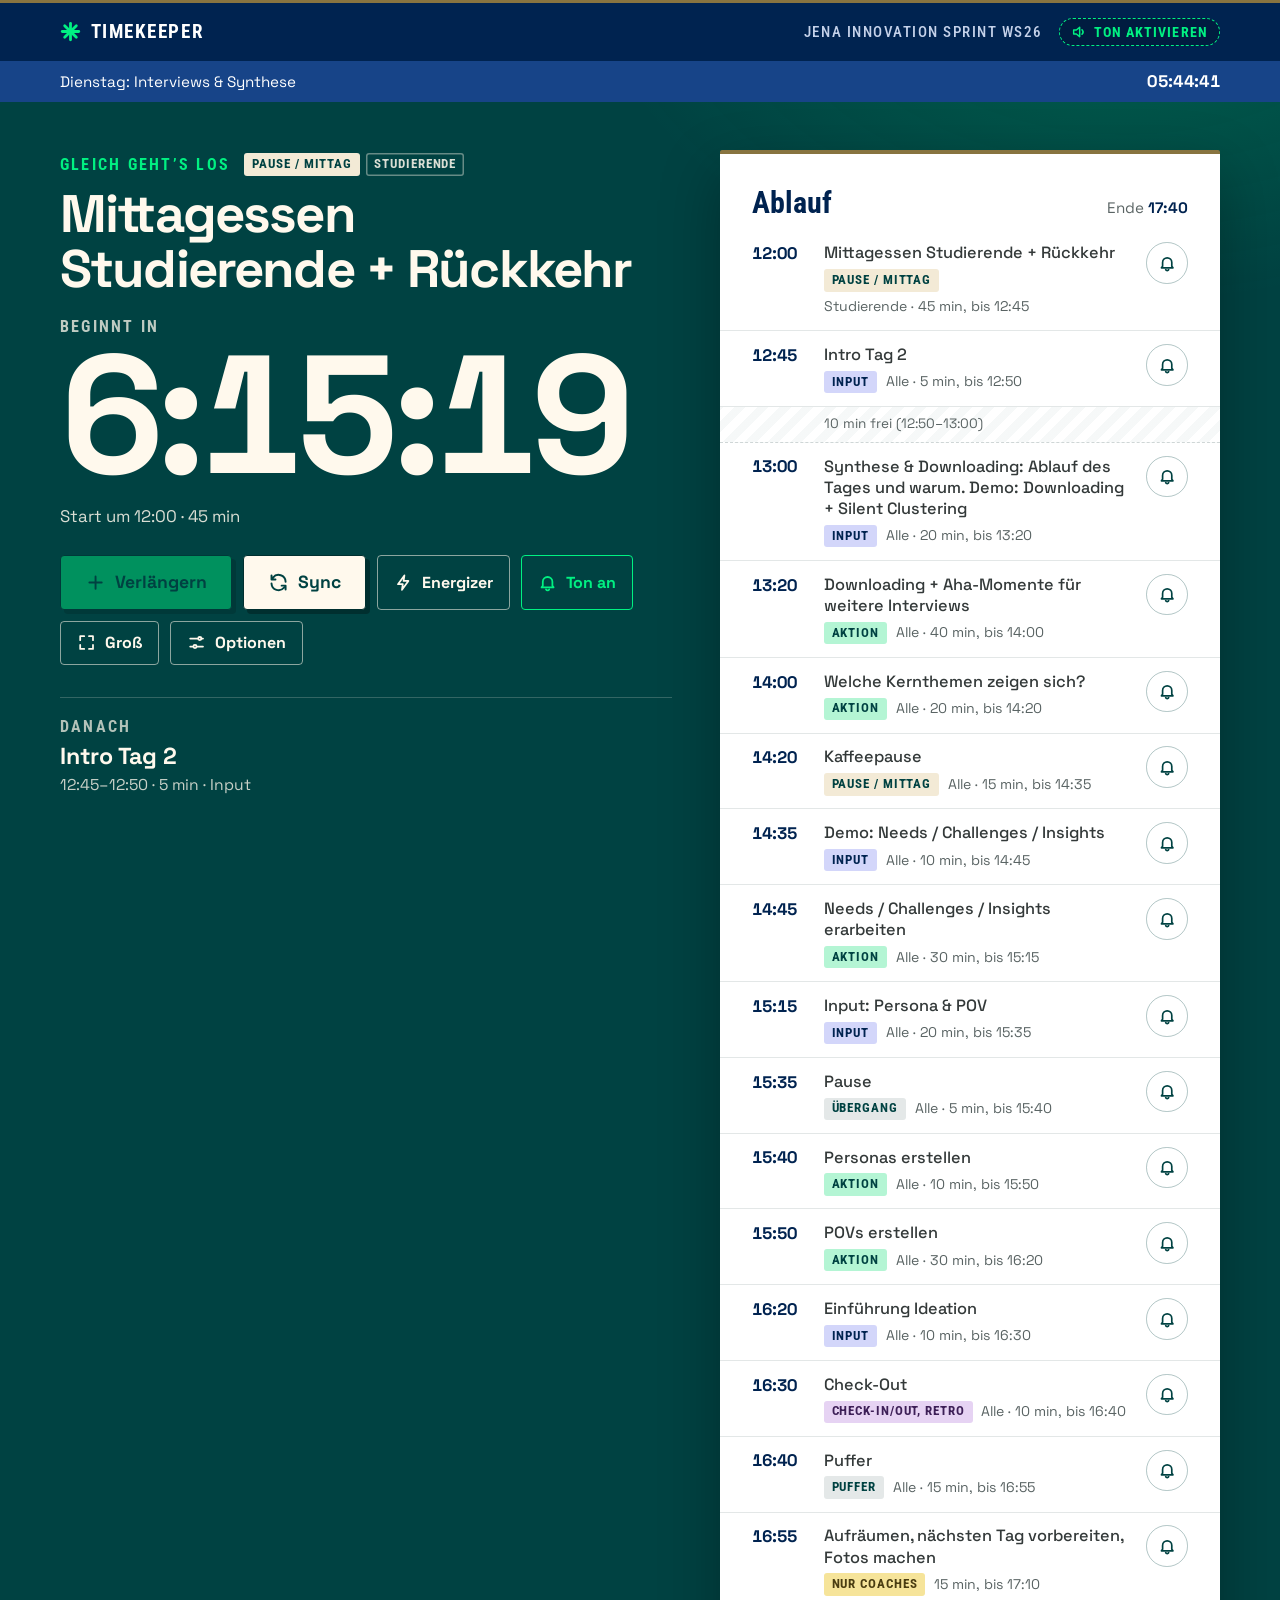
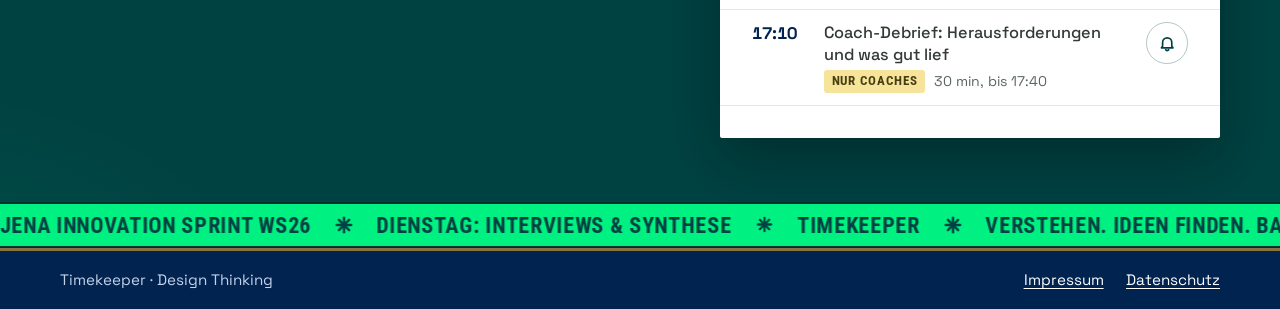
==== time/index.html @ f599cba6 "Timekeeper: Sync-Liste chronologisch, öffnet bei „Jetzt“ Vergangene Abschnitte stehen über dem laufe" ====
<!doctype html>
<html lang="de">
<head>
  <meta charset="utf-8">
  <meta name="viewport" content="width=device-width, initial-scale=1, viewport-fit=cover">
  <title>Timekeeper</title>
  <meta name="description" content="Timekeeping für Coaches: Was gerade dran ist und wie lange es noch läuft.">
  <meta name="robots" content="noindex">
  <meta name="theme-color" content="#002350">
  <meta name="mobile-web-app-capable" content="yes">
  <meta name="apple-mobile-web-app-title" content="Timekeeper">
  <link rel="icon" href="icon.svg" type="image/svg+xml">
  <link rel="preload" href="../fonts/space-grotesk-latin-700-normal.woff2" as="font" type="font/woff2" crossorigin>
  <link rel="stylesheet" href="css/timekeeper.css?v=a97639bc">
</head>
<body data-phase="leer">
  <a class="skip" href="#main">Zum Inhalt springen</a>

  <header class="kopf">
    <div class="wrap kopf-innen">
      <a class="marke" href="./" aria-label="Timekeeper, neu laden">
        <span class="stern stern-neon" aria-hidden="true"></span>
        <span>Timekeeper</span>
      </a>
      <div class="kopf-box">
        <span class="kopf-rechts" id="kopf-titel"></span>
        <button type="button" class="ton-pille" id="ton-hinweis" hidden>
          <svg class="ico" viewBox="0 0 24 24" aria-hidden="true"><path d="M4 9v6h4l5 4V5L8 9z"/><path d="M16.5 8.5a5 5 0 0 1 0 7"/></svg>
          Ton aktivieren
        </button>
      </div>
    </div>
  </header>

  <div class="leiste">
    <div class="wrap leiste-innen">
      <p class="tag-titel" id="tag-titel"></p>
      <p class="uhr"><span class="sr-only">Uhrzeit: </span><span id="uhr">--:--:--</span></p>
    </div>
  </div>

  <div class="probe" id="probe" hidden>
    <div class="wrap probe-innen">
      <p id="probe-text"></p>
      <a href="./">Beenden</a>
    </div>
  </div>

  <main id="main">
    <noscript>
      <div class="wrap"><p class="noscript">Der Timekeeper braucht JavaScript. Bitte aktiviere es in deinem Browser.</p></div>
    </noscript>

    <div class="wrap buehne">
      <!-- Jetzt -->
      <section class="jetzt" aria-labelledby="j-titel">
        <div class="j-kopf">
          <p class="mini" id="j-status">Jetzt</p>
          <span class="chips" id="j-chips"></span>
        </div>
        <h1 id="j-titel">Ablauf wird geladen …</h1>

        <div class="countdown" id="j-countdown">
          <p class="cd-label" id="j-cd-label">Noch</p>
          <p class="cd-zahl" id="j-zahl">--:--</p>
        </div>
        <div class="balken" id="j-balken" aria-hidden="true"><i id="j-fuell"></i></div>
        <div class="j-zeit-reihe">
          <p class="j-zeit" id="j-zeit"></p>
          <button type="button" class="ende-knopf" id="ende-knopf" hidden>
            <svg class="ico" viewBox="0 0 24 24" aria-hidden="true"><circle cx="12" cy="13" r="8"/><path d="M12 9v4l2.5 2.5M9 2h6"/></svg>
            Ende festlegen
          </button>
        </div>

        <div class="j-aktionen">
          <button type="button" class="btn btn-neon" id="verlaengern">
            <svg class="ico" viewBox="0 0 24 24" aria-hidden="true"><path d="M12 5v14M5 12h14"/></svg>
            Verlängern
          </button>
          <button type="button" class="btn btn-creme" id="sync">
            <svg class="ico" viewBox="0 0 24 24" aria-hidden="true"><path d="M20 11a8 8 0 0 0-14.3-4.6M4 4v4.5h4.5M4 13a8 8 0 0 0 14.3 4.6M20 20v-4.5h-4.5"/></svg>
            Sync
          </button>
          <button type="button" class="btn btn-ghost btn-klein" id="einschub">
            <svg class="ico" viewBox="0 0 24 24" aria-hidden="true"><path d="M13 3 5 14h6l-1 7 8-11h-6z"/></svg>
            Energizer
          </button>
          <button type="button" class="btn btn-ghost btn-klein" id="ton-schnell" aria-pressed="true">
            <svg class="ico ico-an" viewBox="0 0 24 24" aria-hidden="true"><path d="M6 16V11a6 6 0 0 1 12 0v5l1.5 2h-15z"/><path d="M10 20.5a2.2 2.2 0 0 0 4 0"/></svg>
            <svg class="ico ico-aus" viewBox="0 0 24 24" aria-hidden="true"><path d="M6 16V11a6 6 0 0 1 12 0v5l1.5 2h-15z"/><path d="M10 20.5a2.2 2.2 0 0 0 4 0"/><path d="M4 4l16 16"/></svg>
            <span id="ton-schnell-text">Ton an</span>
          </button>
          <button type="button" class="btn btn-ghost btn-klein" id="fokus" aria-pressed="false">
            <svg class="ico" viewBox="0 0 24 24" aria-hidden="true"><path d="M4 9V4h5M20 9V4h-5M4 15v5h5M20 15v5h-5"/></svg>
            <span id="fokus-text">Groß</span>
          </button>
          <button type="button" class="btn btn-ghost btn-klein" id="einst-oeffnen">
            <svg class="ico" viewBox="0 0 24 24" aria-hidden="true"><path d="M4 7h10M18 7h2M4 17h4M12 17h8"/><circle cx="16" cy="7" r="2"/><circle cx="10" cy="17" r="2"/></svg>
            Optionen
          </button>
        </div>

        <div class="danach" id="danach" hidden>
          <p class="mini mini-hell" id="danach-label">Danach</p>
          <p class="danach-titel" id="danach-titel"></p>
          <p class="danach-meta" id="danach-meta"></p>
        </div>
      </section>

      <!-- Ablauf -->
      <section class="karte ablauf" aria-labelledby="ablauf-titel">
        <div class="ablauf-kopf">
          <h2 id="ablauf-titel">Ablauf</h2>
          <p class="tagesende" id="tagesende"></p>
        </div>
        <ol class="liste" id="liste"></ol>

        <div class="aenderungen" id="aenderungen" hidden>
          <h3>Änderungen heute</h3>
          <ul id="aend-liste"></ul>
          <div class="aend-aktionen">
            <button type="button" class="btn-text" id="rueckgaengig">Letzte rückgängig</button>
            <button type="button" class="btn-text" id="alle-zurueck">Alle zurücksetzen</button>
          </div>
        </div>
      </section>
    </div>
  </main>

  <div class="ticker" aria-hidden="true"><div class="spur" id="ticker"></div></div>

  <footer class="fuss">
    <div class="wrap fuss-innen">
      <span>Timekeeper · Design Thinking</span>
      <nav aria-label="Rechtliches">
        <a href="../impressum.html">Impressum</a>
        <a href="../datenschutz.html">Datenschutz</a>
      </nav>
    </div>
  </footer>

  <!-- Verlängern -->
  <dialog class="sheet" id="d-verl" aria-labelledby="dv-titel">
    <div class="sheet-innen">
      <div class="sheet-body">
        <p class="sheet-mini" id="dv-mini">Verlängern</p>
        <h2 id="dv-titel"></h2>

        <fieldset class="gruppe" id="dv-welcher" hidden>
          <legend>Welchen Abschnitt?</legend>
          <div class="wahl-reihe" id="dv-welcher-opts"></div>
        </fieldset>

        <div class="gruppe zwei-felder" id="dv-einschub-felder" hidden>
          <div>
            <label class="feld-label" for="dv-name">Was?</label>
            <input type="text" id="dv-name" class="auswahl" maxlength="40" autocomplete="off" spellcheck="false">
          </div>
          <div>
            <label class="feld-label" for="dv-wann">Wann?</label>
            <select id="dv-wann" class="auswahl"></select>
          </div>
        </div>

        <fieldset class="gruppe">
          <legend id="dv-min-legend">Um wie viele Minuten?</legend>
          <div class="minuten" id="dv-min">
            <input type="radio" name="dv-plus" id="dv-p1" value="1"><label for="dv-p1">+1</label>
            <input type="radio" name="dv-plus" id="dv-p2" value="2"><label for="dv-p2">+2</label>
            <input type="radio" name="dv-plus" id="dv-p3" value="3"><label for="dv-p3">+3</label>
            <input type="radio" name="dv-plus" id="dv-p4" value="4"><label for="dv-p4">+4</label>
            <input type="radio" name="dv-plus" id="dv-p5" value="5"><label for="dv-p5">+5</label>
          </div>
        </fieldset>

        <fieldset class="gruppe">
          <legend class="mit-stern">Wo nimmst du die Zeit weg?
            <button type="button" class="info-stern" aria-expanded="false" aria-controls="dv-hilfe" aria-label="Erklärung anzeigen"><span class="stern stern-teal" aria-hidden="true"></span></button>
          </legend>
          <p class="blase" id="dv-hilfe" hidden>Antippen: die ganze Zeit dort wegnehmen. − und +: aufteilen. Nichts gewählt: alles danach verschiebt sich.</p>
          <ul class="dv-liste" id="dv-liste"></ul>
        </fieldset>
      </div>

      <div class="sheet-fuss">
        <p class="blase blase-fuss" id="dv-fazit" hidden></p>
        <div class="sheet-knoepfe">
          <button type="button" class="btn-text" id="dv-abbrechen">Abbrechen</button>
          <div class="fuss-rechts">
            <button type="button" class="info-stern gross" id="dv-stern" aria-expanded="false" aria-controls="dv-fazit" aria-label="Was sich ändert"><span class="stern stern-teal" aria-hidden="true"></span></button>
            <button type="button" class="btn btn-neon" id="dv-ok">Übernehmen</button>
          </div>
        </div>
      </div>
    </div>
  </dialog>

  <!-- Ende festlegen -->
  <dialog class="sheet" id="d-ende" aria-labelledby="dn-titel">
    <div class="sheet-innen">
      <div class="sheet-body">
        <p class="sheet-mini">Ende festlegen</p>
        <h2 id="dn-titel"></h2>
        <label class="feld-label" for="dn-zeit">Endet um</label>
        <div class="ende-reihe" id="dn-reihe">
          <button type="button" data-d="-5" aria-label="5 Minuten früher">−5</button>
          <button type="button" data-d="-1" aria-label="1 Minute früher">−1</button>
          <input type="time" id="dn-zeit" class="auswahl zeit-gross" step="60" required>
          <button type="button" data-d="1" aria-label="1 Minute später">+1</button>
          <button type="button" data-d="5" aria-label="5 Minuten später">+5</button>
        </div>
        <p class="dn-info" id="dn-info" aria-live="polite"></p>
      </div>
      <div class="sheet-fuss">
        <div class="sheet-knoepfe">
          <button type="button" class="btn-text" id="dn-abbrechen">Abbrechen</button>
          <button type="button" class="btn btn-neon" id="dn-ok">Übernehmen</button>
        </div>
      </div>
    </div>
  </dialog>

  <!-- Sync -->
  <dialog class="sheet" id="d-sync" aria-labelledby="ds-titel">
    <div class="sheet-innen">
      <div class="sheet-body" id="ds-body">
        <div class="sync-kopf">
        <p class="sheet-mini">Sync · <span id="ds-uhr"></span></p>
        <h2 class="mit-stern" id="ds-titel">Was startet jetzt?
          <button type="button" class="info-stern" aria-expanded="false" aria-controls="ds-hilfe" aria-label="Erklärung anzeigen"><span class="stern stern-teal" aria-hidden="true"></span></button>
        </h2>
        <p class="blase" id="ds-hilfe" hidden>Tippe an, was gerade wirklich anfängt, auch wenn es laut Plan schon vorbei ist. Es startet dann jetzt, alles danach rückt nach (auch nach vorne). Was dazwischen liegt, entfällt. Vergangene Abschnitte: nach oben scrollen.</p>
        </div>
        <ul class="sync-liste" id="ds-liste"></ul>
      </div>
      <div class="sheet-fuss">
        <div class="sheet-knoepfe">
          <button type="button" class="btn-text" id="ds-abbrechen">Abbrechen</button>
        </div>
      </div>
    </div>
  </dialog>

  <!-- Einstellungen -->
  <dialog class="sheet" id="d-einst" aria-labelledby="de-titel">
    <div class="sheet-innen">
      <div class="sheet-body">
        <p class="sheet-mini">Timekeeper</p>
        <h2 id="de-titel">Einstellungen</h2>

        <fieldset class="gruppe">
          <legend>Ton</legend>
          <label class="schalter">
            <input type="checkbox" id="e-ton">
            <span class="schalter-text">Ton, wenn ein Abschnitt abläuft</span>
            <span class="schalter-knopf" aria-hidden="true"></span>
          </label>
          <p class="hilfe">Einzelne Abschnitte kannst du im Ablauf über die Glocke stummschalten.</p>

          <p class="feld-label" id="e-klang-label">Klang</p>
          <div class="wahl-reihe drei" role="radiogroup" aria-labelledby="e-klang-label">
            <input type="radio" name="e-klang" id="e-k-glocke" value="glocke"><label for="e-k-glocke">Glocke</label>
            <input type="radio" name="e-klang" id="e-k-gong" value="gong"><label for="e-k-gong">Gong</label>
            <input type="radio" name="e-klang" id="e-k-signal" value="signal"><label for="e-k-signal">Signal</label>
          </div>

          <div class="laut-reihe">
            <label class="feld-label" for="e-laut">Lautstärke</label>
            <input type="range" id="e-laut" min="10" max="100" step="5">
            <button type="button" class="btn btn-navy btn-klein" id="e-anhoeren">Anhören</button>
          </div>

          <label class="feld-label" for="e-vorwarnung">Vorwarnung</label>
          <select id="e-vorwarnung" class="auswahl">
            <option value="0">Keine</option>
            <option value="1">1 Minute vorher (leiser Ton)</option>
            <option value="2">2 Minuten vorher (leiser Ton)</option>
            <option value="3">3 Minuten vorher (leiser Ton)</option>
            <option value="5">5 Minuten vorher (leiser Ton)</option>
          </select>
        </fieldset>

        <fieldset class="gruppe">
          <legend>Bildschirm</legend>
          <label class="schalter">
            <input type="checkbox" id="e-wach">
            <span class="schalter-text">Bildschirm anlassen, solange die App offen ist</span>
            <span class="schalter-knopf" aria-hidden="true"></span>
          </label>
          <p class="hilfe" id="e-wach-status"></p>
          <p class="hilfe">Wichtig: Ist das Handy gesperrt oder die App im Hintergrund, spielt der Browser keinen Ton ab.</p>
        </fieldset>

        <fieldset class="gruppe">
          <legend>Ablauf</legend>
          <p class="hilfe" id="agenda-info"></p>
          <label class="feld-label" for="agenda-text">Ablauf aus Excel einfügen</label>
          <textarea id="agenda-text" rows="5" spellcheck="false" placeholder="In Excel die Zeilen markieren (Spalten Start bis Wer, gern mit Überschrift), kopieren und hier einfügen."></textarea>
          <p class="hilfe" id="agenda-vorschau" aria-live="polite"></p>
          <div class="knopf-reihe">
            <button type="button" class="btn btn-navy btn-klein" id="agenda-ok" disabled>Diesen Ablauf übernehmen</button>
            <button type="button" class="btn-text" id="agenda-standard" hidden>Standard-Ablauf wiederherstellen</button>
          </div>
        </fieldset>

        <fieldset class="gruppe">
          <legend>Probelauf</legend>
          <p class="hilfe">Startet die Uhr zu einer anderen Zeit, zum Ausprobieren von Ton und Verlängern. Im Probelauf wird nichts gespeichert.</p>
          <div class="knopf-reihe">
            <label class="sr-only" for="probe-zeit">Startzeit</label>
            <input type="time" id="probe-zeit" class="auswahl auswahl-klein" step="60">
            <label class="sr-only" for="probe-tempo">Tempo</label>
            <select id="probe-tempo" class="auswahl auswahl-klein">
              <option value="1">Echtzeit</option>
              <option value="10">10× schneller</option>
              <option value="60">60× schneller</option>
            </select>
            <button type="button" class="btn btn-navy btn-klein" id="probe-start">Starten</button>
          </div>
        </fieldset>
      </div>

      <div class="sheet-fuss">
        <div class="sheet-knoepfe">
          <span></span>
          <button type="button" class="btn btn-neon" id="de-schliessen">Fertig</button>
        </div>
      </div>
    </div>
  </dialog>

  <!-- Hinweise: ein Sternchen ploppt auf, antippen zeigt den Text -->
  <div class="meldungen" id="meldungen">
    <div class="meldungen-pop" id="meldungen-pop" role="dialog" aria-label="Hinweise" hidden>
      <div class="mp-kopf">
        <p class="sheet-mini">Hinweise</p>
        <button type="button" class="mp-zu" id="meldungen-zu" aria-label="Hinweise schließen">×</button>
      </div>
      <ul class="mp-liste" id="meldungen-liste"></ul>
    </div>
    <button type="button" class="stern-fab" id="stern-fab" aria-expanded="false" aria-controls="meldungen-pop" hidden>
      <span class="stern stern-teal" aria-hidden="true"></span>
      <span class="stern-zahl" id="stern-zahl" hidden></span>
    </button>
  </div>
  <div class="blitz" id="blitz" aria-hidden="true"></div>
  <p class="sr-only" id="ansage" aria-live="assertive"></p>

  <script src="js/agenda.js?v=10a6e7f3"></script>
  <script src="js/timekeeper.js?v=b29d6314"></script>
</body>
</html>
---- time/css/timekeeper.css ----
/* ==========================================================================
   Timekeeper · Gestaltung
   Gleicher Look wie der Challenge-Check: Petrol mit Neongrün und Creme,
   Space Grotesk, Laufband (Startup-Factory-Stil), dazu Marineblau mit
   Goldlinie, weiße Karten und Roboto Condensed (Uni-Jena-Stil).
   ========================================================================== */

@font-face { font-family: "Space Grotesk"; font-weight: 400; font-style: normal; font-display: swap;
  src: url("../../fonts/space-grotesk-latin-400-normal.woff2") format("woff2"); }
@font-face { font-family: "Space Grotesk"; font-weight: 500; font-style: normal; font-display: swap;
  src: url("../../fonts/space-grotesk-latin-500-normal.woff2") format("woff2"); }
@font-face { font-family: "Space Grotesk"; font-weight: 700; font-style: normal; font-display: swap;
  src: url("../../fonts/space-grotesk-latin-700-normal.woff2") format("woff2"); }
@font-face { font-family: "Roboto Condensed"; font-weight: 500; font-style: normal; font-display: swap;
  src: url("../../fonts/roboto-condensed-latin-500-normal.woff2") format("woff2"); }
@font-face { font-family: "Roboto Condensed"; font-weight: 700; font-style: normal; font-display: swap;
  src: url("../../fonts/roboto-condensed-latin-700-normal.woff2") format("woff2"); }

:root {
  /* Startup-Factory-Stil */
  --teal: #004242;
  --teal-tief: #002f2f;
  --neon: #00f182;
  --creme: #fff9ed;
  --orange: #d94d20;
  /* Uni-Jena-Stil */
  --navy: #002350;
  --blau: #174488;
  --link: #1d60bd;
  --gold: #887440;
  --text: #333939;
  --grau: #5a6464;
  --linie: #e3e7e7;
  /* Timekeeper */
  --knapp: #ff9a6b;

  /* Farben der Abschnitt-Typen (wie in der Excel-Tabelle) */
  --c-input: #d3d6fa;
  --c-aktion: #b4f5d4;
  --c-pause: #f3ead6;
  --c-puffer: #e4e8e8;
  --c-coaches: #f6e49a;
  --c-check: #e6d3f3;

  --f-kopf: "Space Grotesk", system-ui, -apple-system, "Segoe UI", Roboto, sans-serif;
  --f-cond: "Roboto Condensed", "Arial Narrow", "Helvetica Neue", Arial, sans-serif;
  --gutter: clamp(1rem, 4vw, 2.5rem);
  --kp: clamp(1.1rem, 3.5vw, 2rem); /* Innenabstand der Karte */
}

*, *::before, *::after { box-sizing: border-box; }
html { -webkit-text-size-adjust: 100%; }
[hidden] { display: none !important; }

body {
  margin: 0;
  min-height: 100vh;
  min-height: 100dvh;
  display: flex;
  flex-direction: column;
  background: var(--teal);
  color: var(--creme);
  font: 400 1.0625rem/1.5 var(--f-kopf);
  -webkit-font-smoothing: antialiased;
}

a { color: inherit; }
svg { display: block; }
button, input, select, textarea { font: inherit; color: inherit; }

.sr-only {
  position: absolute !important; width: 1px; height: 1px; padding: 0; margin: -1px;
  overflow: hidden; clip: rect(0 0 0 0); white-space: nowrap; border: 0;
}

.skip {
  position: absolute; left: 1rem; top: -4rem; z-index: 50;
  background: var(--neon); color: var(--teal); padding: .6rem 1rem; font-weight: 700; border-radius: 4px;
}
.skip:focus { top: 1rem; }

.wrap { width: 100%; max-width: 1240px; margin: 0 auto; padding: 0 var(--gutter); }

:focus-visible { outline: 3px solid var(--neon); outline-offset: 3px; }

.ico {
  width: 1.2em; height: 1.2em; flex: none;
  fill: none; stroke: currentColor; stroke-width: 2.2; stroke-linecap: round; stroke-linejoin: round;
}

/* Sternchen-Symbol */
.stern { display: inline-block; width: 1.1em; height: 1.1em; flex: none; background: center / contain no-repeat; }
.stern-neon {
  background-image: url("data:image/svg+xml,%3Csvg xmlns='http://www.w3.org/2000/svg' viewBox='-12 -12 24 24'%3E%3Cg fill='%2300f182'%3E%3Crect x='-1.6' y='-11' width='3.2' height='22' rx='1.6'/%3E%3Crect x='-1.6' y='-11' width='3.2' height='22' rx='1.6' transform='rotate(45)'/%3E%3Crect x='-1.6' y='-11' width='3.2' height='22' rx='1.6' transform='rotate(90)'/%3E%3Crect x='-1.6' y='-11' width='3.2' height='22' rx='1.6' transform='rotate(135)'/%3E%3C/g%3E%3C/svg%3E");
}
.stern-teal {
  background-image: url("data:image/svg+xml,%3Csvg xmlns='http://www.w3.org/2000/svg' viewBox='-12 -12 24 24'%3E%3Cg fill='%23004242'%3E%3Crect x='-1.6' y='-11' width='3.2' height='22' rx='1.6'/%3E%3Crect x='-1.6' y='-11' width='3.2' height='22' rx='1.6' transform='rotate(45)'/%3E%3Crect x='-1.6' y='-11' width='3.2' height='22' rx='1.6' transform='rotate(90)'/%3E%3Crect x='-1.6' y='-11' width='3.2' height='22' rx='1.6' transform='rotate(135)'/%3E%3C/g%3E%3C/svg%3E");
}

/* ---------- Kopf (Marineblau mit Goldlinie) ---------- */
.kopf { background: var(--navy); border-top: 3px solid var(--gold); }
.kopf-innen { display: flex; align-items: center; justify-content: space-between; gap: 1rem; min-height: 3.6rem; }
.marke {
  display: inline-flex; align-items: center; gap: .6rem; text-decoration: none;
  font: 700 1.2rem/1 var(--f-cond); text-transform: uppercase; letter-spacing: .08em; color: #fff;
}
.kopf-rechts {
  font: 500 .95rem/1.2 var(--f-cond); text-transform: uppercase; letter-spacing: .1em; color: #c5d2ea; text-align: right;
}

/* ---------- Leiste: Tag und Uhr (Jena-Blau) ---------- */
.leiste { background: var(--blau); color: #fff; }
.leiste-innen { display: flex; align-items: center; justify-content: space-between; gap: 1rem; min-height: 2.6rem; }
.tag-titel { margin: 0; font-size: .95rem; line-height: 1.3; padding-block: .4rem; }
.uhr { margin: 0; font: 700 1.05rem/1 var(--f-kopf); font-variant-numeric: tabular-nums; letter-spacing: .02em; white-space: nowrap; }

/* ---------- Probelauf-Hinweis ---------- */
.probe { background: var(--orange); color: #fff; font-weight: 500; font-size: .95rem; }
.probe-innen { display: flex; align-items: center; justify-content: space-between; gap: 1rem; padding-block: .45rem; }
.probe p { margin: 0; }
.probe a { color: #fff; font-weight: 700; text-underline-offset: 3px; }

/* ---------- Bühne ---------- */
main {
  flex: 1;
  background:
    radial-gradient(54rem 34rem at 88% -8%, rgba(0, 241, 130, .17), transparent 62%),
    radial-gradient(40rem 26rem at -8% 108%, rgba(0, 241, 130, .09), transparent 60%),
    var(--teal);
}
.noscript { margin: 2rem 0 0; font-size: 1.2rem; }
.buehne { display: grid; gap: 2.5rem; padding-block: clamp(1.5rem, 4vw, 3rem) clamp(2rem, 5vw, 4rem); }
@media (min-width: 980px) {
  .buehne { grid-template-columns: minmax(0, 1.1fr) minmax(0, .9fr); gap: 3rem; align-items: start; }
  .jetzt { position: sticky; top: 1.5rem; }
}

.mini {
  margin: 0; font: 700 1rem/1.2 var(--f-cond); text-transform: uppercase; letter-spacing: .14em; color: var(--neon);
}
.mini-hell { color: rgba(255, 249, 237, .7); }

/* ---------- Buttons ---------- */
.btn {
  display: inline-flex; align-items: center; justify-content: center; gap: .55rem;
  padding: 1rem 1.5rem; border-radius: 4px; border: 1.5px solid var(--teal-tief);
  font: 700 1.1rem/1.1 var(--f-kopf); text-decoration: none; cursor: pointer;
  transition: background .15s, color .15s, transform .12s, box-shadow .15s, border-color .15s;
}
.btn:active { transform: translateY(1px); }
.btn:disabled { opacity: .45; cursor: not-allowed; transform: none; }
.btn-neon { background: var(--neon); color: var(--teal); box-shadow: 4px 4px 0 var(--teal-tief); }
.btn-ghost { background: transparent; color: var(--creme); border-color: rgba(255, 249, 237, .55); }
.btn-navy { background: var(--navy); color: #fff; border-color: var(--navy); }
.btn-creme { background: var(--creme); color: var(--teal); box-shadow: 4px 4px 0 var(--teal-tief); }
.btn-klein { padding: .7rem 1rem; font-size: 1rem; }
@media (hover: hover) {
  .btn-neon:not(:disabled):hover { background: var(--creme); }
  .btn-creme:not(:disabled):hover { background: var(--neon); }
  .btn-ghost:not(:disabled):hover { background: var(--creme); color: var(--teal); border-color: var(--creme); }
  .btn-navy:not(:disabled):hover { background: var(--blau); border-color: var(--blau); }
}
.btn-navy:focus-visible { outline-color: var(--link); }
.btn-ghost[aria-pressed="true"] { border-color: var(--neon); color: var(--neon); }
.btn-ghost[aria-pressed="false"] .ico-an, .btn-ghost[aria-pressed="true"] .ico-aus { display: none; }
#ton-schnell[aria-pressed="false"] { border-style: dashed; color: rgba(255, 249, 237, .75); }

.btn-text {
  background: none; border: 0; padding: .45rem 0; cursor: pointer; color: var(--link); font: 500 1rem/1.2 var(--f-kopf);
  text-decoration: underline; text-underline-offset: 3px;
}
.btn-text:hover { color: var(--navy); }
.btn-text:focus-visible { outline-color: var(--link); }

/* ---------- Jetzt ---------- */
.jetzt { min-width: 0; }
.j-kopf { display: flex; flex-wrap: wrap; align-items: center; gap: .5rem .9rem; min-height: 1.8rem; }
.chips { display: inline-flex; flex-wrap: wrap; gap: .4rem; }
.jetzt h1 {
  margin: .5rem 0 1.4rem; font: 700 clamp(1.9rem, 4.6vw, 3.3rem)/1.04 var(--f-kopf); letter-spacing: -.035em;
  color: var(--creme); text-wrap: balance; overflow-wrap: break-word; hyphens: auto;
}

.countdown { margin: 0; }
.cd-label {
  margin: 0 0 .3rem; font: 700 1rem/1 var(--f-cond); text-transform: uppercase; letter-spacing: .14em; color: rgba(255, 249, 237, .75);
}
.cd-zahl {
  margin: 0; font: 700 clamp(4.6rem, 19vw, 10.5rem)/.9 var(--f-kopf); letter-spacing: -.045em;
  color: var(--neon); font-variant-numeric: tabular-nums; white-space: nowrap;
  text-shadow: 0 0 60px rgba(0, 241, 130, .25);
  transition: color .3s;
}
body.knapp .cd-zahl { color: var(--knapp); text-shadow: 0 0 60px rgba(255, 154, 107, .25); }
body[data-phase="vorher"] .cd-zahl, body[data-phase="frei"] .cd-zahl { color: var(--creme); text-shadow: none; }
body[data-phase="fertig"] .countdown, body[data-phase="leer"] .countdown { display: none; }

.balken { height: 10px; margin: 1.3rem 0 .9rem; border-radius: 5px; background: rgba(255, 249, 237, .14); overflow: hidden; }
.balken i { display: block; height: 100%; width: 0; background: var(--neon); border-radius: 5px; transition: width .3s linear, background .3s; }
body.knapp .balken i { background: var(--knapp); }
body:not([data-phase="laeuft"]) .balken { visibility: hidden; height: 0; margin: .8rem 0 0; }

.j-zeit { margin: 0; font-size: 1.05rem; color: rgba(255, 249, 237, .85); }
.j-zeit-reihe { display: flex; flex-wrap: wrap; align-items: center; gap: .5rem 1rem; }
.ende-knopf {
  display: inline-flex; align-items: center; gap: .4rem; padding: .35rem .75rem; cursor: pointer;
  background: transparent; color: var(--creme); border: 1.5px solid rgba(255, 249, 237, .5); border-radius: 2rem;
  font: 700 .85rem/1.2 var(--f-cond); text-transform: uppercase; letter-spacing: .08em; white-space: nowrap;
}
.ende-knopf .ico { width: 1rem; height: 1rem; }
@media (hover: hover) { .ende-knopf:hover { background: var(--creme); color: var(--teal); } }
body.fokus .j-zeit-reihe { justify-content: center; }
.ende-reihe { display: grid; grid-template-columns: auto auto minmax(0, 1fr) auto auto; gap: .45rem; align-items: center; }
.ende-reihe button {
  height: 3.4rem; min-width: 3rem; cursor: pointer; border: 1.5px solid rgba(0, 66, 66, .35); border-radius: 4px;
  background: #fff; color: var(--teal); font: 700 1.1rem/1 var(--f-kopf);
}
.ende-reihe button:focus-visible { outline: 3px solid var(--link); outline-offset: 2px; }
@media (hover: hover) { .ende-reihe button:hover { background: rgba(0, 241, 130, .2); border-color: var(--teal); } }
.zeit-gross { height: 3.4rem; text-align: center; font: 700 1.6rem/1 var(--f-kopf); font-variant-numeric: tabular-nums; padding: .3rem; }
.dn-info { margin: .9rem 0 0; min-height: 1.4em; font-weight: 700; color: var(--navy); }
.dn-info.fehler { color: #8f2a0d; }
.j-zeit .verzug { color: var(--knapp); font-weight: 700; }

.j-aktionen { display: flex; flex-wrap: wrap; gap: .7rem; margin-top: 1.6rem; }

.kopf-box { display: flex; align-items: center; gap: 1rem; min-width: 0; }
.ton-pille {
  display: inline-flex; align-items: center; gap: .4rem; padding: .3rem .7rem; cursor: pointer;
  background: rgba(0, 0, 0, .2); color: var(--neon); border: 1.5px dashed var(--neon); border-radius: 2rem;
  font: 700 .85rem/1.2 var(--f-cond); text-transform: uppercase; letter-spacing: .08em; white-space: nowrap;
  animation: puls 2s ease-in-out infinite;
}
.ton-pille .ico { width: 1rem; height: 1rem; }
@keyframes puls { 50% { border-color: rgba(0, 241, 130, .35); } }

.danach { margin-top: 2rem; padding-top: 1.2rem; border-top: 1px solid rgba(255, 249, 237, .2); }
.danach-titel { margin: .35rem 0 .2rem; font: 700 clamp(1.15rem, 2.4vw, 1.45rem)/1.25 var(--f-kopf); letter-spacing: -.01em; }
.danach-meta { margin: 0; color: rgba(255, 249, 237, .78); font-size: .98rem; }

/* Typ-Chips */
.chip {
  display: inline-block; padding: .18rem .5rem; border-radius: 3px; white-space: nowrap;
  font: 700 .8rem/1.3 var(--f-cond); text-transform: uppercase; letter-spacing: .07em;
  background: var(--c-pause); color: var(--teal);
}
.chip-input { background: var(--c-input); color: var(--navy); }
.chip-aktion { background: var(--c-aktion); }
.chip-puffer, .chip-uebergang { background: var(--c-puffer); }
.chip-coaches { background: var(--c-coaches); color: #4a3d12; }
.chip-check { background: var(--c-check); color: #3d1f57; }
.chip-einschub { background: var(--neon); color: var(--teal); }
.chip-track { background: transparent; color: rgba(255, 249, 237, .85); box-shadow: inset 0 0 0 1.5px rgba(255, 249, 237, .4); }

/* ---------- Ablauf (weiße Karte) ---------- */
.karte {
  background: #fff; color: var(--text); border-top: 4px solid var(--gold); border-radius: 2px;
  box-shadow: 0 22px 60px rgba(0, 0, 0, .3); padding: var(--kp);
  min-width: 0;
}
.ablauf-kopf { display: flex; flex-wrap: wrap; align-items: baseline; justify-content: space-between; gap: .3rem 1rem; margin-bottom: .6rem; }
.ablauf h2 { margin: 0; font: 700 clamp(1.5rem, 3vw, 1.9rem)/1.1 var(--f-cond); color: var(--navy); }
.tagesende { margin: 0; font-size: .95rem; color: var(--grau); }
.tagesende strong { color: var(--navy); }
.tagesende .verzug { color: #a63513; font-weight: 700; }

.liste { list-style: none; margin: 0; padding: 0; }
.zeile {
  display: grid; grid-template-columns: 3.6rem minmax(0, 1fr) auto; gap: .9rem; align-items: start;
  padding: .8rem var(--kp); margin: 0 calc(-1 * var(--kp)); border-bottom: 1px solid var(--linie);
}
.z-zeit { padding-top: .05rem; }
.z-start { display: block; font: 700 1.05rem/1.2 var(--f-kopf); color: var(--navy); font-variant-numeric: tabular-nums; }
.z-alt { display: block; font-size: .8rem; color: #8a9494; font-variant-numeric: tabular-nums; }
.z-titel { margin: 0; font: 500 1.02rem/1.3 var(--f-kopf); color: var(--text); overflow-wrap: break-word; }
.z-meta { margin: .35rem 0 0; display: flex; flex-wrap: wrap; align-items: center; gap: .3rem .55rem; font-size: .88rem; color: var(--grau); }
.z-diff { font-weight: 700; font-variant-numeric: tabular-nums; }
.z-diff.plus { color: #1b6b3f; }
.z-diff.minus { color: #a63513; }
.z-balken { height: 5px; margin-top: .6rem; border-radius: 3px; background: rgba(0, 66, 66, .12); overflow: hidden; }
.z-balken i { display: block; height: 100%; width: 0; background: var(--teal); }

.zeile.laeuft { background: rgba(0, 241, 130, .16); box-shadow: inset 5px 0 0 var(--teal); }
.zeile.laeuft .z-titel { font-weight: 700; color: var(--teal); }
.zeile.einschub:not(.laeuft) { background: rgba(0, 241, 130, .07); }
.zeile.vorbei .z-zeit, .zeile.vorbei .z-inhalt { opacity: .5; }
.zeile.entfaellt .z-titel { text-decoration: line-through; color: var(--grau); }
.zeile.entfaellt .z-start { color: var(--grau); }

.luecke {
  margin: 0 calc(-1 * var(--kp)); padding: .45rem var(--kp) .45rem calc(var(--kp) + 4.5rem);
  font-size: .85rem; color: var(--grau); border-bottom: 1px dashed #cfd6d6;
  background: repeating-linear-gradient(-45deg, transparent 0 8px, rgba(0, 66, 66, .035) 8px 16px);
}

.glocke {
  width: 2.6rem; height: 2.6rem; display: grid; place-items: center; cursor: pointer; flex: none;
  background: none; color: var(--teal); border: 1.5px solid rgba(0, 66, 66, .3); border-radius: 50%;
  transition: background .15s, color .15s, border-color .15s;
}
.glocke .ico { width: 1.15rem; height: 1.15rem; }
.glocke[aria-pressed="false"] { color: #9aa3a3; border-style: dashed; }
.glocke[aria-pressed="false"] .ico-an, .glocke[aria-pressed="true"] .ico-aus { display: none; }
.glocke:focus-visible { outline-color: var(--link); }
@media (hover: hover) { .glocke:hover { background: rgba(0, 241, 130, .2); border-color: var(--teal); } }
.zeile.vorbei .glocke, .zeile.entfaellt .glocke { visibility: hidden; }

.aenderungen { margin-top: 1.4rem; padding: 1rem 1.1rem; background: #f4f7f7; border-left: 4px solid var(--gold); }
.aenderungen h3 { margin: 0 0 .5rem; font: 700 .95rem/1 var(--f-cond); text-transform: uppercase; letter-spacing: .14em; color: var(--navy); }
.aenderungen ul { margin: 0; padding: 0; list-style: none; font-size: .92rem; }
.aenderungen li { display: flex; align-items: flex-start; justify-content: space-between; gap: .6rem; }
.aenderungen li + li { margin-top: .35rem; padding-top: .35rem; border-top: 1px solid #e0e6e6; }
.aend-x {
  flex: none; width: 1.9rem; height: 1.9rem; display: grid; place-items: center; cursor: pointer; margin-top: -.15rem;
  background: none; border: 1.5px solid rgba(0, 35, 80, .3); border-radius: 50%; color: var(--navy); font: 700 1.1rem/1 var(--f-kopf);
}
.aend-x:focus-visible { outline-color: var(--link); }
@media (hover: hover) { .aend-x:hover { background: #fff; border-color: var(--navy); } }
.aend-aktionen { display: flex; flex-wrap: wrap; gap: .4rem 1.4rem; margin-top: .6rem; }

/* ---------- Dialoge (weiße Karte, auf dem Handy von unten) ---------- */
.sheet {
  width: min(600px, calc(100% - 2rem)); max-width: none; max-height: min(92dvh, 860px);
  padding: 0; border: 0; border-top: 4px solid var(--gold); border-radius: 2px;
  background: #fff; color: var(--text); box-shadow: 0 30px 90px rgba(0, 0, 0, .45);
  overflow: hidden;
}
.sheet::backdrop { background: rgba(0, 20, 20, .66); }
.sheet[open] { display: flex; flex-direction: column; }
.sheet-innen { display: flex; flex-direction: column; min-height: 0; max-height: inherit; flex: 1; }
.sheet-body { overflow-y: auto; overscroll-behavior: contain; padding: var(--kp) var(--kp) 1rem; }
.sheet-fuss { border-top: 1px solid var(--linie); padding: .9rem var(--kp) calc(.9rem + env(safe-area-inset-bottom)); background: #fff; }
.sheet-knoepfe { display: flex; align-items: center; justify-content: space-between; gap: 1rem; }
.sheet-mini { margin: 0 0 .35rem; font: 700 .9rem/1 var(--f-cond); text-transform: uppercase; letter-spacing: .14em; color: var(--gold); }
.sheet h2 { margin: 0 0 1.2rem; font: 700 clamp(1.4rem, 3.4vw, 1.85rem)/1.15 var(--f-cond); color: var(--navy); overflow-wrap: break-word; }
@media (max-width: 600px) {
  .sheet { width: 100%; margin: auto 0 0; border-radius: 12px 12px 0 0; max-height: 94dvh; }
}

.gruppe { margin: 0 0 1.3rem; padding: 0; border: 0; min-width: 0; }
.gruppe legend, .feld-label {
  display: block; margin: 0 0 .6rem; padding: 0; font: 700 .9rem/1.2 var(--f-cond); text-transform: uppercase;
  letter-spacing: .14em; color: var(--navy);
}
.feld-label { margin-top: 1rem; }
.hilfe { margin: -.2rem 0 .8rem; font-size: .92rem; color: var(--grau); }

/* Auswahl als Knöpfe (Radio) */
.minuten { display: grid; grid-template-columns: repeat(5, 1fr); gap: .5rem; }
.wahl-reihe { display: flex; flex-wrap: wrap; gap: .5rem; }
.wahl-reihe.drei { display: grid; grid-template-columns: repeat(3, 1fr); }
.minuten input, .wahl-reihe input { position: absolute; opacity: 0; pointer-events: none; }
.minuten label, .wahl-reihe label {
  display: flex; flex-direction: column; align-items: center; justify-content: center; gap: .15rem;
  padding: .8rem .6rem; min-height: 3.2rem; text-align: center; cursor: pointer;
  border: 1.5px solid rgba(0, 66, 66, .35); border-radius: 4px; background: #fff; color: var(--teal);
  font: 700 1.05rem/1.2 var(--f-kopf); transition: background .15s, color .15s, border-color .15s;
}
.minuten label { font-size: 1.35rem; }
.wahl-reihe label { flex: 1 1 12rem; }
.wahl-reihe label small { font: 500 .85rem/1.25 var(--f-kopf); color: var(--grau); }
.minuten input:checked + label, .wahl-reihe input:checked + label { background: var(--teal); border-color: var(--teal); color: var(--neon); }
.wahl-reihe input:checked + label small { color: rgba(255, 249, 237, .8); }
.minuten input:focus-visible + label, .wahl-reihe input:focus-visible + label { outline: 3px solid var(--link); outline-offset: 2px; }
@media (hover: hover) {
  .minuten input:not(:checked) + label:hover, .wahl-reihe input:not(:checked) + label:hover { background: rgba(0, 241, 130, .2); border-color: var(--teal); }
}

/* Liste „Wo wegnehmen?“ */
.dv-liste { list-style: none; margin: 0; padding: 0; border-top: 1px solid var(--linie); }
.dv-zeile { display: flex; align-items: center; gap: .5rem; border-bottom: 1px solid var(--linie); }
.dv-zeile.gewaehlt { background: rgba(0, 241, 130, .18); box-shadow: inset 4px 0 0 var(--teal); }
.dv-wahl {
  flex: 1; min-width: 0; display: grid; grid-template-columns: 3.3rem minmax(0, 1fr); gap: .7rem; align-items: start;
  padding: .7rem .4rem .7rem .7rem; background: none; border: 0; text-align: left; cursor: pointer; color: var(--text);
}
.dv-wahl:disabled { cursor: default; opacity: .55; }
.dv-wahl:focus-visible { outline: 3px solid var(--link); outline-offset: -3px; }
.dv-zeit { font: 700 1rem/1.2 var(--f-kopf); color: var(--navy); font-variant-numeric: tabular-nums; }
.dv-zeit small { display: block; font: 700 .78rem/1.3 var(--f-kopf); color: #a63513; }
.dv-zeit small.frueher { color: #1b6b3f; }
.dv-leer { padding: .8rem .7rem; color: var(--grau); }
.dv-titel { display: block; font-weight: 500; line-height: 1.3; overflow-wrap: break-word; }
.dv-meta { display: flex; flex-wrap: wrap; align-items: center; gap: .3rem .5rem; margin-top: .25rem; font-size: .85rem; color: var(--grau); }
.dv-meta strong { color: #a63513; }
.dv-meta .nowrap { white-space: nowrap; }
.stepper { display: flex; align-items: center; gap: .25rem; padding-right: .5rem; flex: none; }
.stepper button {
  width: 2.4rem; height: 2.4rem; display: grid; place-items: center; cursor: pointer;
  border: 1.5px solid rgba(0, 66, 66, .35); border-radius: 50%; background: #fff; color: var(--teal);
  font: 700 1.25rem/1 var(--f-kopf);
}
.stepper button:disabled { opacity: .3; cursor: default; }
.stepper button:focus-visible { outline: 3px solid var(--link); outline-offset: 1px; }
.stepper output { min-width: 2.3rem; text-align: center; font: 700 1rem/1 var(--f-kopf); color: var(--teal); font-variant-numeric: tabular-nums; }
.stepper output.null { color: #b3bbbb; font-weight: 500; }

/* Sternchen: Erklärungen erst auf Antippen */
.info-stern {
  display: inline-grid; place-items: center; width: 1.9rem; height: 1.9rem; padding: 0; margin-left: .35rem; vertical-align: middle;
  cursor: pointer; background: var(--neon); border: 0; border-radius: 50%; box-shadow: 0 0 0 0 rgba(0, 241, 130, .5);
  transition: transform .15s;
}
.info-stern .stern { width: 1.05rem; height: 1.05rem; transition: transform .3s; }
.info-stern[aria-expanded="true"] { background: var(--teal); }
.info-stern[aria-expanded="true"] .stern { transform: rotate(45deg); filter: brightness(0) invert(1); }
.info-stern:focus-visible { outline: 3px solid var(--link); outline-offset: 2px; }
.info-stern.gross { width: 2.9rem; height: 2.9rem; margin: 0; flex: none; }
.info-stern.gross .stern { width: 1.4rem; height: 1.4rem; }
.info-stern.ploppt, .stern-fab.ploppt { animation: plopp .55s cubic-bezier(.3, 1.6, .5, 1); }
@keyframes plopp { 0% { transform: scale(.3) rotate(-90deg); } 70% { transform: scale(1.15) rotate(10deg); } 100% { transform: none; } }
.mit-stern { display: flex; align-items: center; flex-wrap: wrap; }

.blase {
  position: relative; margin: .2rem 0 .9rem; padding: .7rem .9rem; font-size: .93rem; line-height: 1.4;
  background: var(--navy); color: #fff; border-radius: 6px; box-shadow: 0 10px 26px rgba(0, 0, 0, .25);
  animation: rein .2s ease-out;
}
.blase-fuss { position: absolute; left: var(--kp); right: var(--kp); bottom: calc(100% + .6rem); margin: 0; }
.blase-fuss::after { content: ""; position: absolute; right: 1.6rem; bottom: -6px; width: 12px; height: 12px; background: var(--navy); transform: rotate(45deg); }
@keyframes rein { from { opacity: 0; transform: translateY(4px); } }
.sheet-fuss { position: relative; }
.fuss-rechts { display: flex; align-items: center; gap: .7rem; }

.zwei-felder { display: grid; grid-template-columns: minmax(0, 2fr) minmax(0, 3fr); gap: .8rem; }
.zwei-felder .feld-label { margin-top: 0; }
@media (max-width: 600px) { .zwei-felder { grid-template-columns: 1fr; gap: .6rem; } }

/* Sync-Liste */
.sync-liste { list-style: none; margin: 0; padding: 0; display: grid; gap: .55rem; }
.sync-zeile {
  width: 100%; display: grid; grid-template-columns: 3.4rem minmax(0, 1fr) auto; gap: .8rem; align-items: center;
  padding: .85rem .9rem; text-align: left; cursor: pointer; background: #fff; color: var(--text);
  border: 1.5px solid rgba(0, 66, 66, .35); border-radius: 4px; transition: background .15s, border-color .15s;
}
.sync-zeile:focus-visible { outline: 3px solid var(--link); outline-offset: 2px; }
@media (hover: hover) { .sync-zeile:hover { background: rgba(0, 241, 130, .18); border-color: var(--teal); } }
.sync-zeile:active { background: var(--teal); color: var(--neon); }
.sz-zeit { font: 700 1.05rem/1.2 var(--f-kopf); color: var(--navy); font-variant-numeric: tabular-nums; }
.sz-titel { display: block; font-weight: 700; line-height: 1.3; overflow-wrap: break-word; }
.sz-meta { display: block; margin-top: .15rem; font-size: .85rem; color: var(--grau); }
.sz-effekt { font: 700 .95rem/1 var(--f-kopf); white-space: nowrap; color: var(--grau); font-variant-numeric: tabular-nums; }
.sz-effekt.spaeter { color: #a63513; }
.sz-effekt.frueher { color: #1b6b3f; }
.sync-zeile.vergangen { border-style: dashed; }
.sync-trenner { margin: .8rem 0 0; }
#ds-body { padding-top: 0; }
.sync-kopf { position: sticky; top: 0; z-index: 2; background: #fff; padding-top: var(--kp); padding-bottom: .6rem; }
.sync-kopf h2 { margin-bottom: 0; }
.sync-kopf .blase { margin-top: .6rem; margin-bottom: 0; }
.sync-platz { list-style: none; }
.sync-zeile.vergangen .sz-zeit { color: var(--grau); }
.sync-zeile:disabled { opacity: .45; cursor: not-allowed; }
.ende-reihe .jetzt-knopf { font-size: .9rem; padding: 0 .5rem; }
.ende-reihe .jetzt-knopf[aria-pressed="true"] { background: var(--teal); color: var(--neon); border-color: var(--teal); }

/* Einstellungen */
.schalter { display: flex; align-items: center; gap: 1rem; padding: .4rem 0; cursor: pointer; }
.schalter input { position: absolute; opacity: 0; pointer-events: none; }
.schalter-text { flex: 1; font-weight: 500; }
.schalter-knopf {
  position: relative; width: 3.2rem; height: 1.85rem; flex: none; border-radius: 1rem;
  background: #c3cbcb; transition: background .15s;
}
.schalter-knopf::after {
  content: ""; position: absolute; top: .2rem; left: .2rem; width: 1.45rem; height: 1.45rem; border-radius: 50%;
  background: #fff; box-shadow: 0 1px 3px rgba(0, 0, 0, .3); transition: transform .15s;
}
.schalter input:checked ~ .schalter-knopf { background: var(--teal); }
.schalter input:checked ~ .schalter-knopf::after { transform: translateX(1.35rem); background: var(--neon); }
.schalter input:focus-visible ~ .schalter-knopf { outline: 3px solid var(--link); outline-offset: 2px; }

.laut-reihe { display: grid; grid-template-columns: 1fr auto; align-items: center; gap: .4rem 1rem; }
.laut-reihe .feld-label { grid-column: 1 / -1; margin-bottom: 0; }
.laut-reihe input[type="range"] { width: 100%; accent-color: var(--teal); }
.auswahl {
  width: 100%; padding: .7rem .8rem; border: 1.5px solid rgba(0, 66, 66, .45); border-radius: 4px;
  background: #fff; color: var(--navy); font: 500 1rem/1.2 var(--f-kopf);
}
.auswahl-klein { width: auto; flex: 1 1 8rem; }
.auswahl:focus, textarea:focus { outline: none; border-color: var(--teal); box-shadow: 0 0 0 3px rgba(0, 241, 130, .55); }
textarea {
  display: block; width: 100%; padding: .7rem .8rem; resize: vertical; min-height: 6rem;
  border: 1.5px solid rgba(0, 66, 66, .45); border-radius: 4px; background: #fff; color: var(--navy);
  font: 400 .9rem/1.4 ui-monospace, SFMono-Regular, Menlo, Consolas, monospace;
}
textarea + .hilfe { margin-top: .5rem; }
.knopf-reihe { display: flex; flex-wrap: wrap; align-items: center; gap: .6rem 1rem; }
.hilfe.ok { color: #1b6b3f; font-weight: 500; }
.hilfe.fehler { color: #8f2a0d; font-weight: 500; }

/* ---------- Hinweise: Sternchen unten rechts ---------- */
.meldungen {
  position: fixed; right: calc(1rem + env(safe-area-inset-right)); bottom: calc(1rem + env(safe-area-inset-bottom)); z-index: 60;
  display: flex; flex-direction: column; align-items: flex-end; gap: .7rem;
}
.stern-fab {
  position: relative; width: 3.6rem; height: 3.6rem; display: grid; place-items: center; cursor: pointer; padding: 0;
  background: var(--neon); border: 2px solid var(--teal-tief); border-radius: 50%;
  box-shadow: 3px 3px 0 var(--teal-tief), 0 10px 30px rgba(0, 0, 0, .35);
}
.stern-fab .stern { width: 1.8rem; height: 1.8rem; animation: dreh 6s linear infinite; }
.stern-fab[aria-expanded="true"] .stern { animation: none; transform: rotate(45deg); }
@keyframes dreh { to { transform: rotate(360deg); } }
.stern-zahl {
  position: absolute; top: -.35rem; right: -.35rem; min-width: 1.4rem; height: 1.4rem; padding: 0 .3rem; display: grid; place-items: center;
  background: var(--navy); color: #fff; border-radius: .7rem; font: 700 .8rem/1 var(--f-kopf);
}
.meldungen-pop {
  width: min(360px, calc(100vw - 2rem)); max-height: min(60vh, 420px); overflow-y: auto; padding: .9rem 1rem 1rem;
  background: #fff; color: var(--text); border-top: 4px solid var(--gold); border-radius: 2px; box-shadow: 0 20px 50px rgba(0, 0, 0, .45);
  animation: rein .2s ease-out;
}
.mp-kopf { display: flex; align-items: center; justify-content: space-between; margin-bottom: .3rem; }
.mp-kopf .sheet-mini { margin: 0; }
.mp-zu { width: 2rem; height: 2rem; cursor: pointer; background: none; border: 0; color: var(--navy); font: 700 1.5rem/1 var(--f-kopf); }
.mp-liste { list-style: none; margin: 0; padding: 0; }
.mp-liste li { padding: .65rem 0; border-top: 1px solid var(--linie); }
.mp-liste li:first-child { border-top: 0; }
.mp-liste p { margin: .1rem 0 0; font-size: .95rem; line-height: 1.4; }
.mp-zeit { font: 700 .8rem/1 var(--f-cond); letter-spacing: .08em; color: var(--gold); }
.mp-undo {
  margin-top: .5rem; padding: .45rem .8rem; cursor: pointer; background: var(--navy); color: #fff; border: 0; border-radius: 4px; font-weight: 700;
}
.mp-undo:disabled { background: #c3cbcb; cursor: default; }

/* ---------- Blitz ---------- */

.blitz { position: fixed; inset: 0; z-index: 55; pointer-events: none; background: var(--neon); opacity: 0; }
.blitz.an { animation: blitz 2.4s ease-out; }
@keyframes blitz { 0%, 30%, 60% { opacity: .5; } 15%, 45%, 100% { opacity: 0; } }

/* ---------- Laufband ---------- */
.ticker { background: var(--neon); color: var(--teal); overflow: hidden; border-block: 2px solid var(--teal-tief); white-space: nowrap; }
.spur { display: inline-flex; padding: .6rem 0; animation: lauf 60s linear infinite; will-change: transform; }
.spur .wort { font: 700 clamp(1.05rem, 2.2vw, 1.4rem)/1 var(--f-cond); text-transform: uppercase; letter-spacing: .03em; margin-right: 1.5rem; }
.spur .stern { width: 1.1rem; height: 1.1rem; margin: 0 1.5rem 0 0; align-self: center; }
@keyframes lauf { to { transform: translateX(-50%); } }

/* ---------- Fuß ---------- */
.fuss { background: var(--navy); border-top: 3px solid var(--gold); color: #c5d2ea; font-size: .95rem; }
.fuss-innen { display: flex; flex-wrap: wrap; align-items: center; justify-content: space-between; gap: .6rem 1.5rem; padding-block: 1.1rem calc(1.1rem + env(safe-area-inset-bottom)); }
.fuss nav { display: flex; gap: 1.4rem; }
.fuss a { color: #fff; text-underline-offset: 3px; }

/* ---------- Groß-Ansicht (Beamer / Handy quer) ---------- */
body.fokus .kopf, body.fokus .leiste, body.fokus .probe, body.fokus .ablauf, body.fokus .ticker, body.fokus .fuss, body.fokus .skip { display: none; }
body.fokus main { display: flex; align-items: center; min-height: 100vh; min-height: 100dvh; }
body.fokus .buehne { display: block; max-width: 1600px; padding-block: 3vh; text-align: center; }
body.fokus .jetzt { position: static; }
body.fokus .j-kopf, body.fokus .j-aktionen { justify-content: center; }
body.fokus .jetzt h1 { font-size: clamp(1.3rem, min(5.5vw, 7vh), 5rem); margin: 1vh auto 2.5vh; max-width: 24ch; }
body.fokus .cd-label { margin-bottom: 0; }
body.fokus .cd-zahl { font-size: min(30vw, 42vh); }
body.fokus .balken { max-width: 70rem; margin: 2.5vh auto 1.5vh; }
body.fokus .j-zeit { font-size: clamp(1rem, min(2vw, 3.6vh), 1.5rem); }
body.fokus .j-aktionen { margin-top: 3vh; }
body.fokus .danach { max-width: 60rem; margin: 3vh auto 0; padding-top: 2vh; }
body.fokus .danach-titel { font-size: clamp(1.1rem, min(2.6vw, 4.5vh), 2rem); }
@media (max-height: 560px) {
  body.fokus .danach, body.fokus .cd-label { display: none; }
  body.fokus .cd-zahl { font-size: min(30vw, 38vh); }
  body.fokus .j-aktionen .btn { padding: .5rem .9rem; font-size: .95rem; }
}
body.fokus #einst-oeffnen, body.fokus #ton-schnell, body.fokus .ende-knopf { display: none; }
body.fokus .meldungen { display: none; }
body.fokus .j-aktionen { opacity: .65; transition: opacity .2s; }
body.fokus .j-aktionen:hover, body.fokus .j-aktionen:focus-within { opacity: 1; }

/* ---------- Kleine Bildschirme ---------- */
@media (max-width: 560px) {
  .kopf-rechts { display: none; }
  .j-aktionen { display: grid; grid-template-columns: repeat(4, minmax(0, 1fr)); gap: .55rem; }
  .j-aktionen #verlaengern, .j-aktionen #sync { grid-column: span 2; padding-inline: .5rem; }
  .j-aktionen .btn-klein { flex-direction: column; gap: .3rem; padding: .6rem .2rem; font-size: .8rem; }
  body.fokus .j-aktionen { display: flex; }
  .probe { font-size: .85rem; }
  .zeile { grid-template-columns: 3.2rem minmax(0, 1fr) auto; gap: .7rem; }
  .luecke { padding-left: calc(var(--kp) + 3.9rem); }
  .dv-wahl { grid-template-columns: 2.9rem minmax(0, 1fr); gap: .5rem; padding-left: .5rem; }
  .stepper button { width: 2.2rem; height: 2.2rem; }
  .stepper output { min-width: 1.8rem; }
  .sheet-knoepfe .btn { flex: 1; }
}

/* ---------- Weniger Bewegung ---------- */
@media (prefers-reduced-motion: reduce) {
  .spur { animation: none; }
  .blitz.an { animation-duration: 1.2s; }
  .btn, .balken i, .cd-zahl { transition: none; animation: none; }
  .ton-pille, .stern-fab .stern, .info-stern.ploppt, .stern-fab.ploppt, .blase, .meldungen-pop { animation: none; }
}
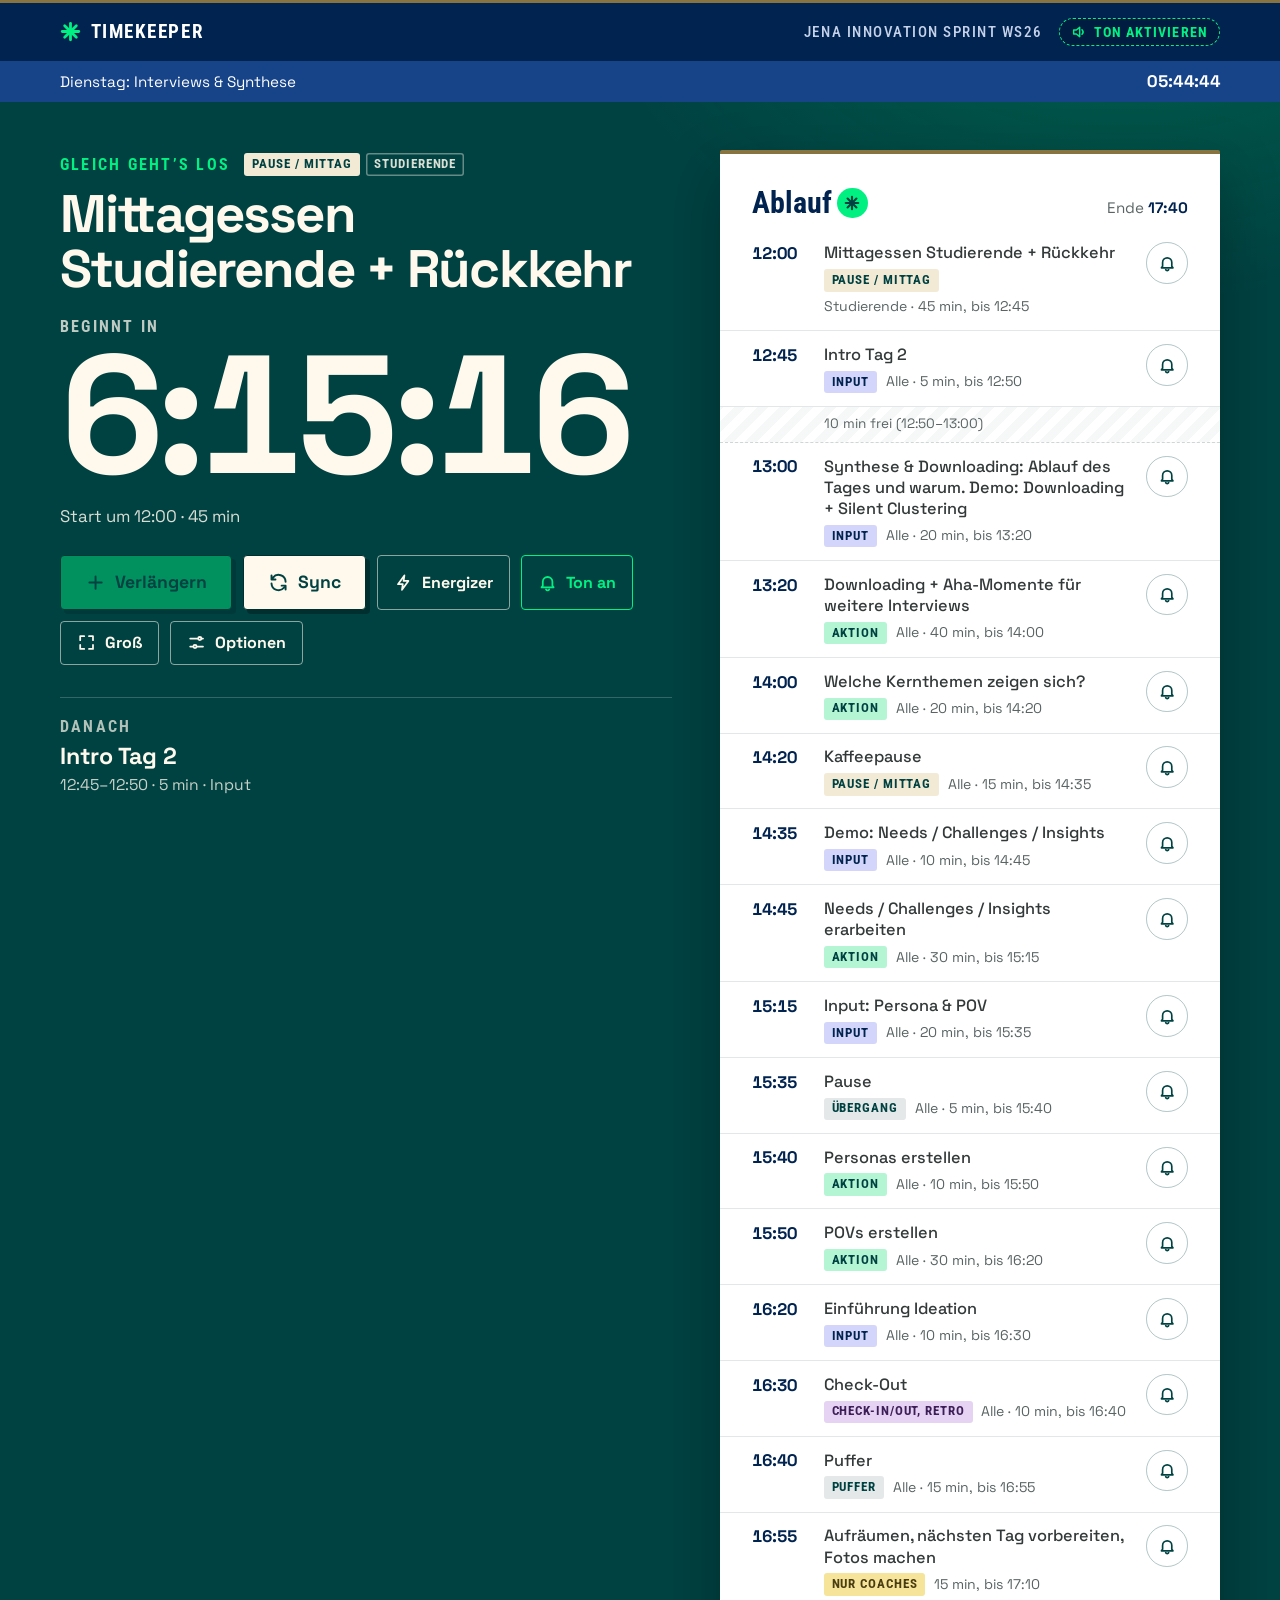
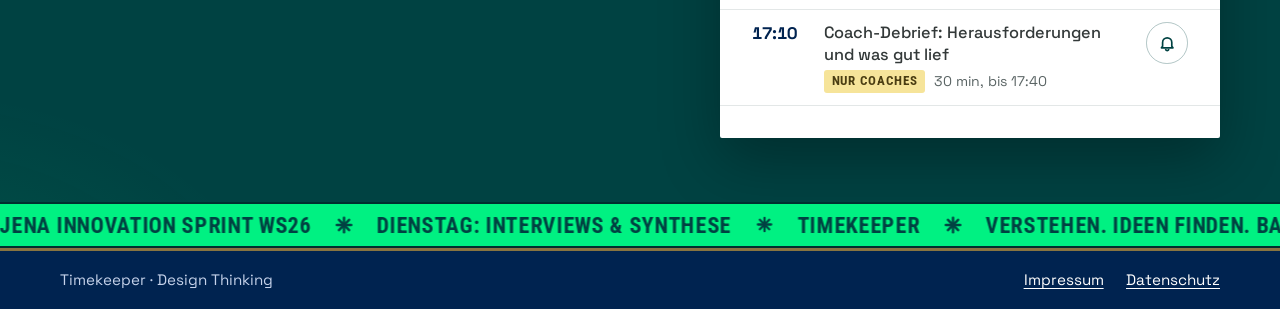
==== commit 919b3f4b: "Timekeeper: kommende Abschnitte im Ablauf planen Antippen eines kommenden Abschnitts in der Ablaufli" ====
--- a/time/index.html
+++ b/time/index.html
@@ -11,7 +11,7 @@
   <meta name="apple-mobile-web-app-title" content="Timekeeper">
   <link rel="icon" href="icon.svg" type="image/svg+xml">
   <link rel="preload" href="../fonts/space-grotesk-latin-700-normal.woff2" as="font" type="font/woff2" crossorigin>
-  <link rel="stylesheet" href="css/timekeeper.css?v=a97639bc">
+  <link rel="stylesheet" href="css/timekeeper.css?v=4846131c">
 </head>
 <body data-phase="leer">
   <a class="skip" href="#main">Zum Inhalt springen</a>
@@ -111,9 +111,12 @@
       <!-- Ablauf -->
       <section class="karte ablauf" aria-labelledby="ablauf-titel">
         <div class="ablauf-kopf">
-          <h2 id="ablauf-titel">Ablauf</h2>
+          <h2 class="mit-stern" id="ablauf-titel">Ablauf
+            <button type="button" class="info-stern" aria-expanded="false" aria-controls="ablauf-hilfe" aria-label="Erklärung anzeigen"><span class="stern stern-teal" aria-hidden="true"></span></button>
+          </h2>
           <p class="tagesende" id="tagesende"></p>
         </div>
+        <p class="blase" id="ablauf-hilfe" hidden>Tippe auf einen Abschnitt, der noch kommt, um ihn zu planen: Name, Typ, Dauer oder streichen. Alles danach rückt nach. Live-Änderungen (Sync, Verlängern, Energizer, Ende) gehen oben.</p>
         <ol class="liste" id="liste"></ol>
 
         <div class="aenderungen" id="aenderungen" hidden>
@@ -216,6 +219,45 @@
         <div class="sheet-knoepfe">
           <button type="button" class="btn-text" id="dn-abbrechen">Abbrechen</button>
           <button type="button" class="btn btn-neon" id="dn-ok">Übernehmen</button>
+        </div>
+      </div>
+    </div>
+  </dialog>
+
+  <!-- Planen -->
+  <dialog class="sheet" id="d-plan" aria-labelledby="dp-titel">
+    <div class="sheet-innen">
+      <div class="sheet-body">
+        <p class="sheet-mini">Ablauf planen</p>
+        <h2 id="dp-titel"></h2>
+        <div class="zwei-felder">
+          <div>
+            <label class="feld-label" for="dp-name">Name</label>
+            <input type="text" id="dp-name" class="auswahl" maxlength="80" autocomplete="off">
+          </div>
+          <div>
+            <label class="feld-label" for="dp-typ">Typ</label>
+            <select id="dp-typ" class="auswahl"></select>
+          </div>
+        </div>
+        <label class="feld-label" for="dp-dauer">Dauer (Minuten)</label>
+        <div class="ende-reihe" id="dp-reihe">
+          <button type="button" data-d="-5" aria-label="5 Minuten kürzer">−5</button>
+          <button type="button" data-d="-1" aria-label="1 Minute kürzer">−1</button>
+          <input type="number" id="dp-dauer" class="auswahl zeit-gross" min="0" max="600" step="1" inputmode="numeric">
+          <button type="button" data-d="1" aria-label="1 Minute länger">+1</button>
+          <button type="button" data-d="5" aria-label="5 Minuten länger">+5</button>
+        </div>
+        <p class="dn-info" id="dp-info" aria-live="polite"></p>
+        <div class="knopf-reihe">
+          <button type="button" class="btn-text" id="dp-weg">Abschnitt streichen</button>
+          <button type="button" class="btn-text" id="dp-zurueck" hidden>Wieder aufnehmen</button>
+        </div>
+      </div>
+      <div class="sheet-fuss">
+        <div class="sheet-knoepfe">
+          <button type="button" class="btn-text" id="dp-abbrechen">Abbrechen</button>
+          <button type="button" class="btn btn-neon" id="dp-ok">Übernehmen</button>
         </div>
       </div>
     </div>
@@ -348,6 +390,6 @@
   <p class="sr-only" id="ansage" aria-live="assertive"></p>
 
   <script src="js/agenda.js?v=10a6e7f3"></script>
-  <script src="js/timekeeper.js?v=b29d6314"></script>
+  <script src="js/timekeeper.js?v=14ee7f75"></script>
 </body>
 </html>
--- a/time/css/timekeeper.css
+++ b/time/css/timekeeper.css
@@ -259,7 +259,7 @@
   min-width: 0;
 }
 .ablauf-kopf { display: flex; flex-wrap: wrap; align-items: baseline; justify-content: space-between; gap: .3rem 1rem; margin-bottom: .6rem; }
-.ablauf h2 { margin: 0; font: 700 clamp(1.5rem, 3vw, 1.9rem)/1.1 var(--f-cond); color: var(--navy); }
+.ablauf h2 { margin: 0; display: flex; align-items: center; font: 700 clamp(1.5rem, 3vw, 1.9rem)/1.1 var(--f-cond); color: var(--navy); }
 .tagesende { margin: 0; font-size: .95rem; color: var(--grau); }
 .tagesende strong { color: var(--navy); }
 .tagesende .verzug { color: #a63513; font-weight: 700; }
@@ -281,6 +281,11 @@
 .z-balken i { display: block; height: 100%; width: 0; background: var(--teal); }
 
 .zeile.laeuft { background: rgba(0, 241, 130, .16); box-shadow: inset 5px 0 0 var(--teal); }
+.zeile.planbar { cursor: pointer; transition: background .15s; }
+.zeile.planbar:focus-visible { outline: 3px solid var(--link); outline-offset: -3px; }
+@media (hover: hover) { .zeile.planbar:hover { background: #f2f6f6; } }
+.zeile.planbar:active { background: #e6eeee; }
+#dp-weg { color: #a63513; }
 .zeile.laeuft .z-titel { font-weight: 700; color: var(--teal); }
 .zeile.einschub:not(.laeuft) { background: rgba(0, 241, 130, .07); }
 .zeile.vorbei .z-zeit, .zeile.vorbei .z-inhalt { opacity: .5; }
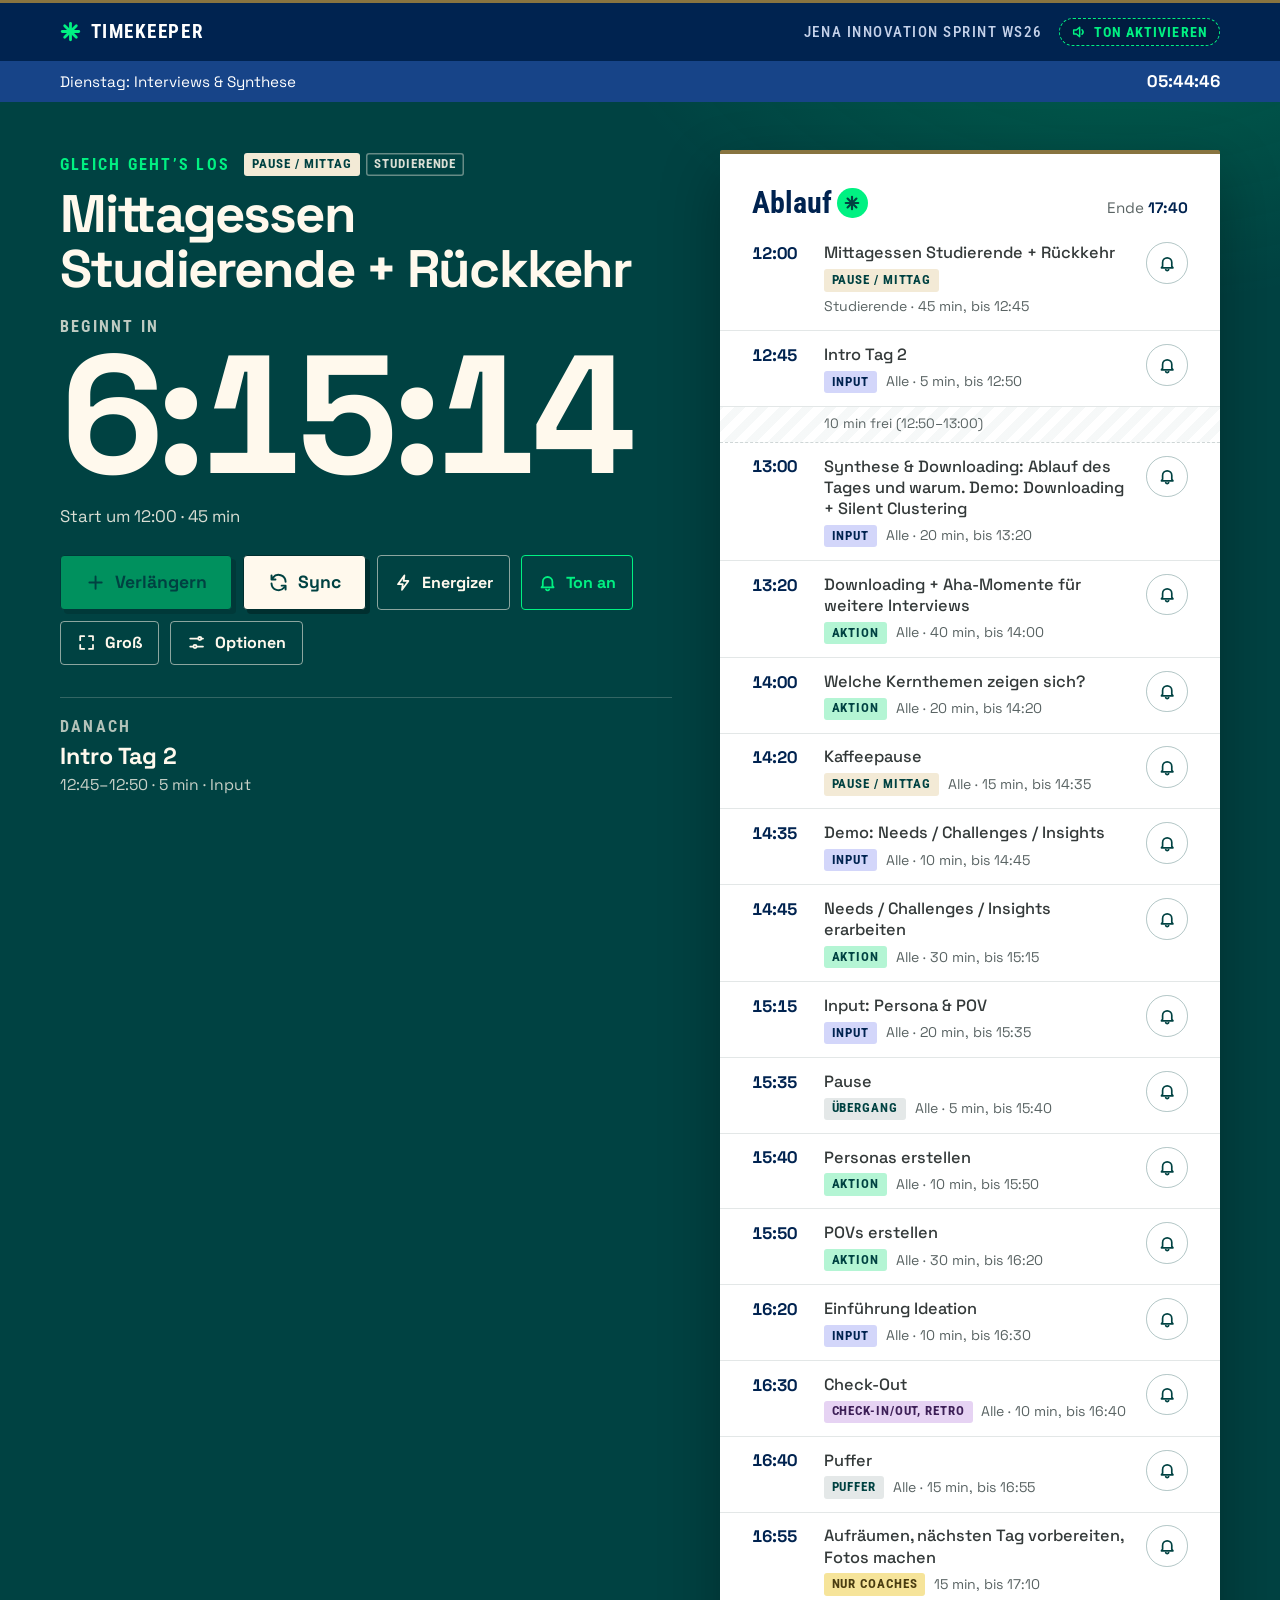
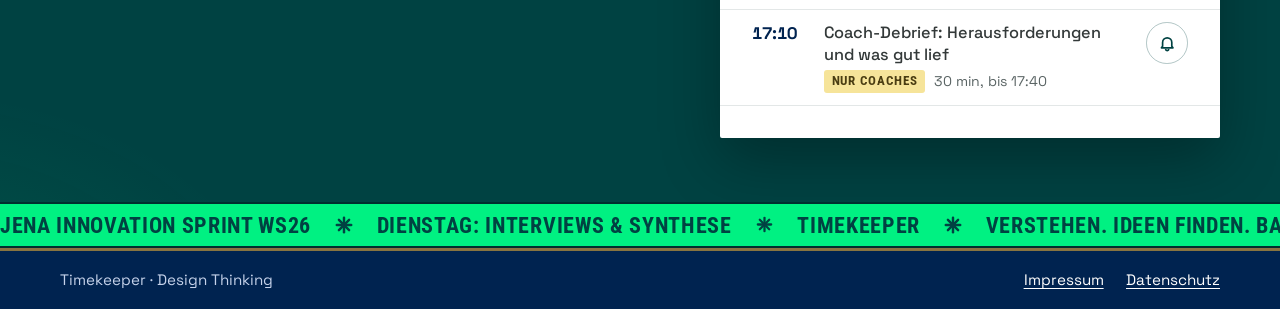
==== commit bc529dc6: "Timekeeper: Ablauf planen mit Start- und Enduhrzeit Statt −5/+5-Knöpfen zwei Uhrzeitfelder. Start ve" ====
--- a/time/index.html
+++ b/time/index.html
@@ -11,7 +11,7 @@
   <meta name="apple-mobile-web-app-title" content="Timekeeper">
   <link rel="icon" href="icon.svg" type="image/svg+xml">
   <link rel="preload" href="../fonts/space-grotesk-latin-700-normal.woff2" as="font" type="font/woff2" crossorigin>
-  <link rel="stylesheet" href="css/timekeeper.css?v=4846131c">
+  <link rel="stylesheet" href="css/timekeeper.css?v=c937319e">
 </head>
 <body data-phase="leer">
   <a class="skip" href="#main">Zum Inhalt springen</a>
@@ -240,13 +240,15 @@
             <select id="dp-typ" class="auswahl"></select>
           </div>
         </div>
-        <label class="feld-label" for="dp-dauer">Dauer (Minuten)</label>
-        <div class="ende-reihe" id="dp-reihe">
-          <button type="button" data-d="-5" aria-label="5 Minuten kürzer">−5</button>
-          <button type="button" data-d="-1" aria-label="1 Minute kürzer">−1</button>
-          <input type="number" id="dp-dauer" class="auswahl zeit-gross" min="0" max="600" step="1" inputmode="numeric">
-          <button type="button" data-d="1" aria-label="1 Minute länger">+1</button>
-          <button type="button" data-d="5" aria-label="5 Minuten länger">+5</button>
+        <div class="zwei-felder gleich">
+          <div>
+            <label class="feld-label" for="dp-von">Start</label>
+            <input type="time" id="dp-von" class="auswahl zeit-gross" step="60">
+          </div>
+          <div>
+            <label class="feld-label" for="dp-bis">Ende</label>
+            <input type="time" id="dp-bis" class="auswahl zeit-gross" step="60">
+          </div>
         </div>
         <p class="dn-info" id="dp-info" aria-live="polite"></p>
         <div class="knopf-reihe">
@@ -390,6 +392,6 @@
   <p class="sr-only" id="ansage" aria-live="assertive"></p>
 
   <script src="js/agenda.js?v=10a6e7f3"></script>
-  <script src="js/timekeeper.js?v=14ee7f75"></script>
+  <script src="js/timekeeper.js?v=3957c182"></script>
 </body>
 </html>
--- a/time/css/timekeeper.css
+++ b/time/css/timekeeper.css
@@ -286,6 +286,8 @@
 @media (hover: hover) { .zeile.planbar:hover { background: #f2f6f6; } }
 .zeile.planbar:active { background: #e6eeee; }
 #dp-weg { color: #a63513; }
+.zwei-felder.gleich { grid-template-columns: 1fr 1fr; margin-top: .4rem; }
+@media (max-width: 600px) { .zwei-felder.gleich { grid-template-columns: 1fr 1fr; } }
 .zeile.laeuft .z-titel { font-weight: 700; color: var(--teal); }
 .zeile.einschub:not(.laeuft) { background: rgba(0, 241, 130, .07); }
 .zeile.vorbei .z-zeit, .zeile.vorbei .z-inhalt { opacity: .5; }
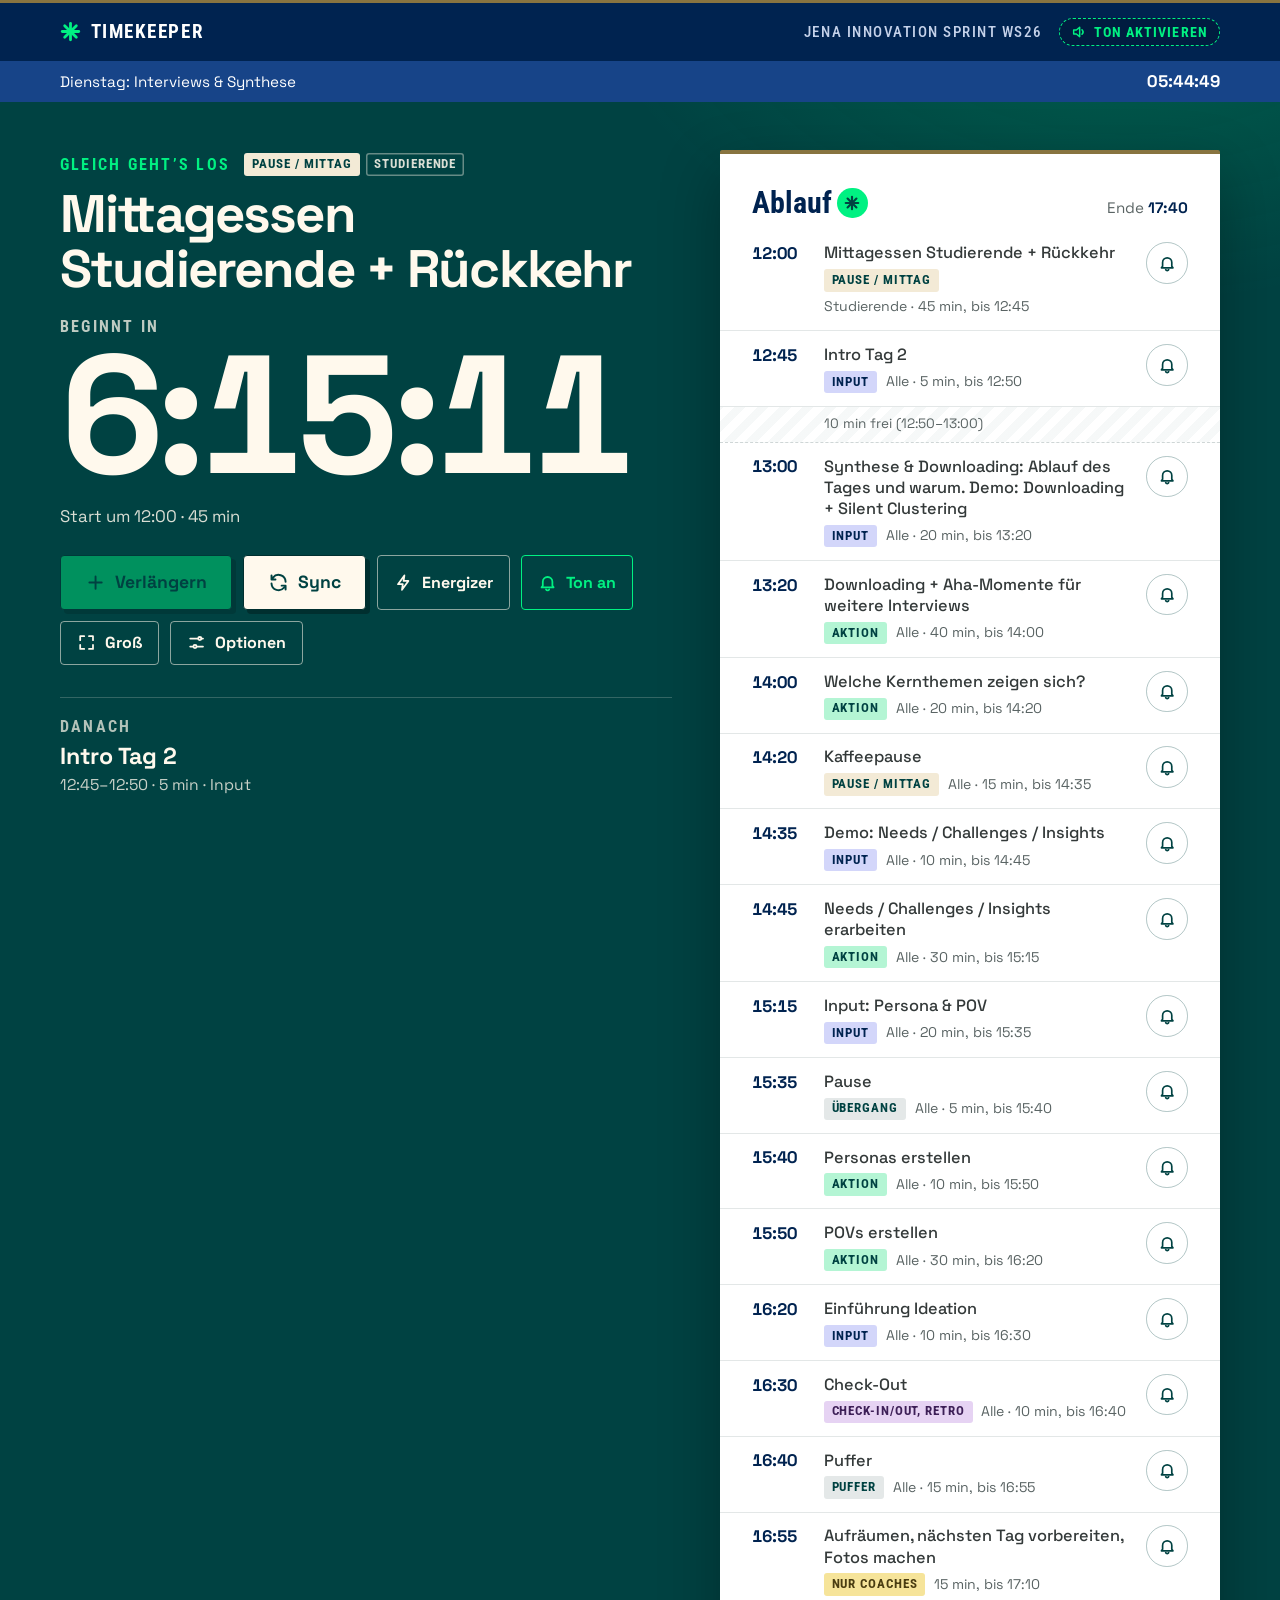
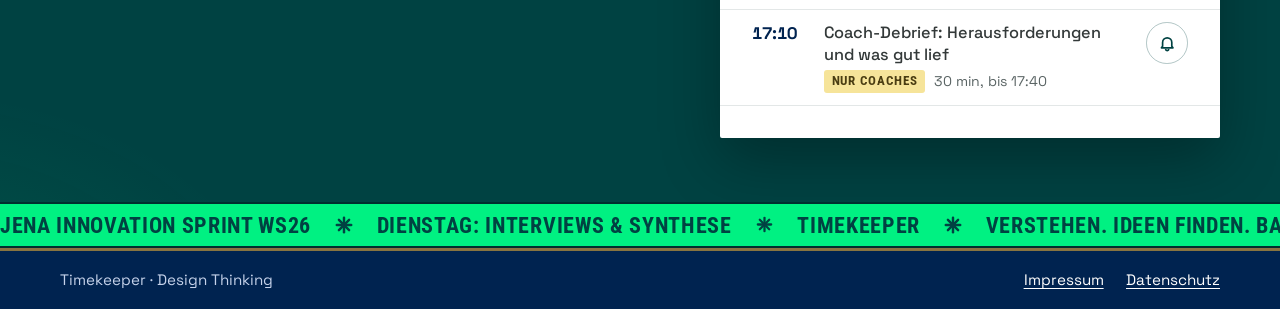
==== commit 4425107b: "Timekeeper: Ablauf planen nur mit Zeiten Name und Typ aus dem Planungsdialog entfernt; es bleiben St" ====
--- a/time/index.html
+++ b/time/index.html
@@ -116,7 +116,7 @@
           </h2>
           <p class="tagesende" id="tagesende"></p>
         </div>
-        <p class="blase" id="ablauf-hilfe" hidden>Tippe auf einen Abschnitt, der noch kommt, um ihn zu planen: Name, Typ, Dauer oder streichen. Alles danach rückt nach. Live-Änderungen (Sync, Verlängern, Energizer, Ende) gehen oben.</p>
+        <p class="blase" id="ablauf-hilfe" hidden>Tippe auf einen Abschnitt, der noch kommt, um seine Start- und Endzeit zu ändern oder ihn zu streichen. Alles danach rückt nach. Live-Änderungen (Sync, Verlängern, Energizer, Ende) gehen oben.</p>
         <ol class="liste" id="liste"></ol>
 
         <div class="aenderungen" id="aenderungen" hidden>
@@ -230,16 +230,6 @@
       <div class="sheet-body">
         <p class="sheet-mini">Ablauf planen</p>
         <h2 id="dp-titel"></h2>
-        <div class="zwei-felder">
-          <div>
-            <label class="feld-label" for="dp-name">Name</label>
-            <input type="text" id="dp-name" class="auswahl" maxlength="80" autocomplete="off">
-          </div>
-          <div>
-            <label class="feld-label" for="dp-typ">Typ</label>
-            <select id="dp-typ" class="auswahl"></select>
-          </div>
-        </div>
         <div class="zwei-felder gleich">
           <div>
             <label class="feld-label" for="dp-von">Start</label>
@@ -392,6 +382,6 @@
   <p class="sr-only" id="ansage" aria-live="assertive"></p>
 
   <script src="js/agenda.js?v=10a6e7f3"></script>
-  <script src="js/timekeeper.js?v=3957c182"></script>
+  <script src="js/timekeeper.js?v=bc28f28e"></script>
 </body>
 </html>
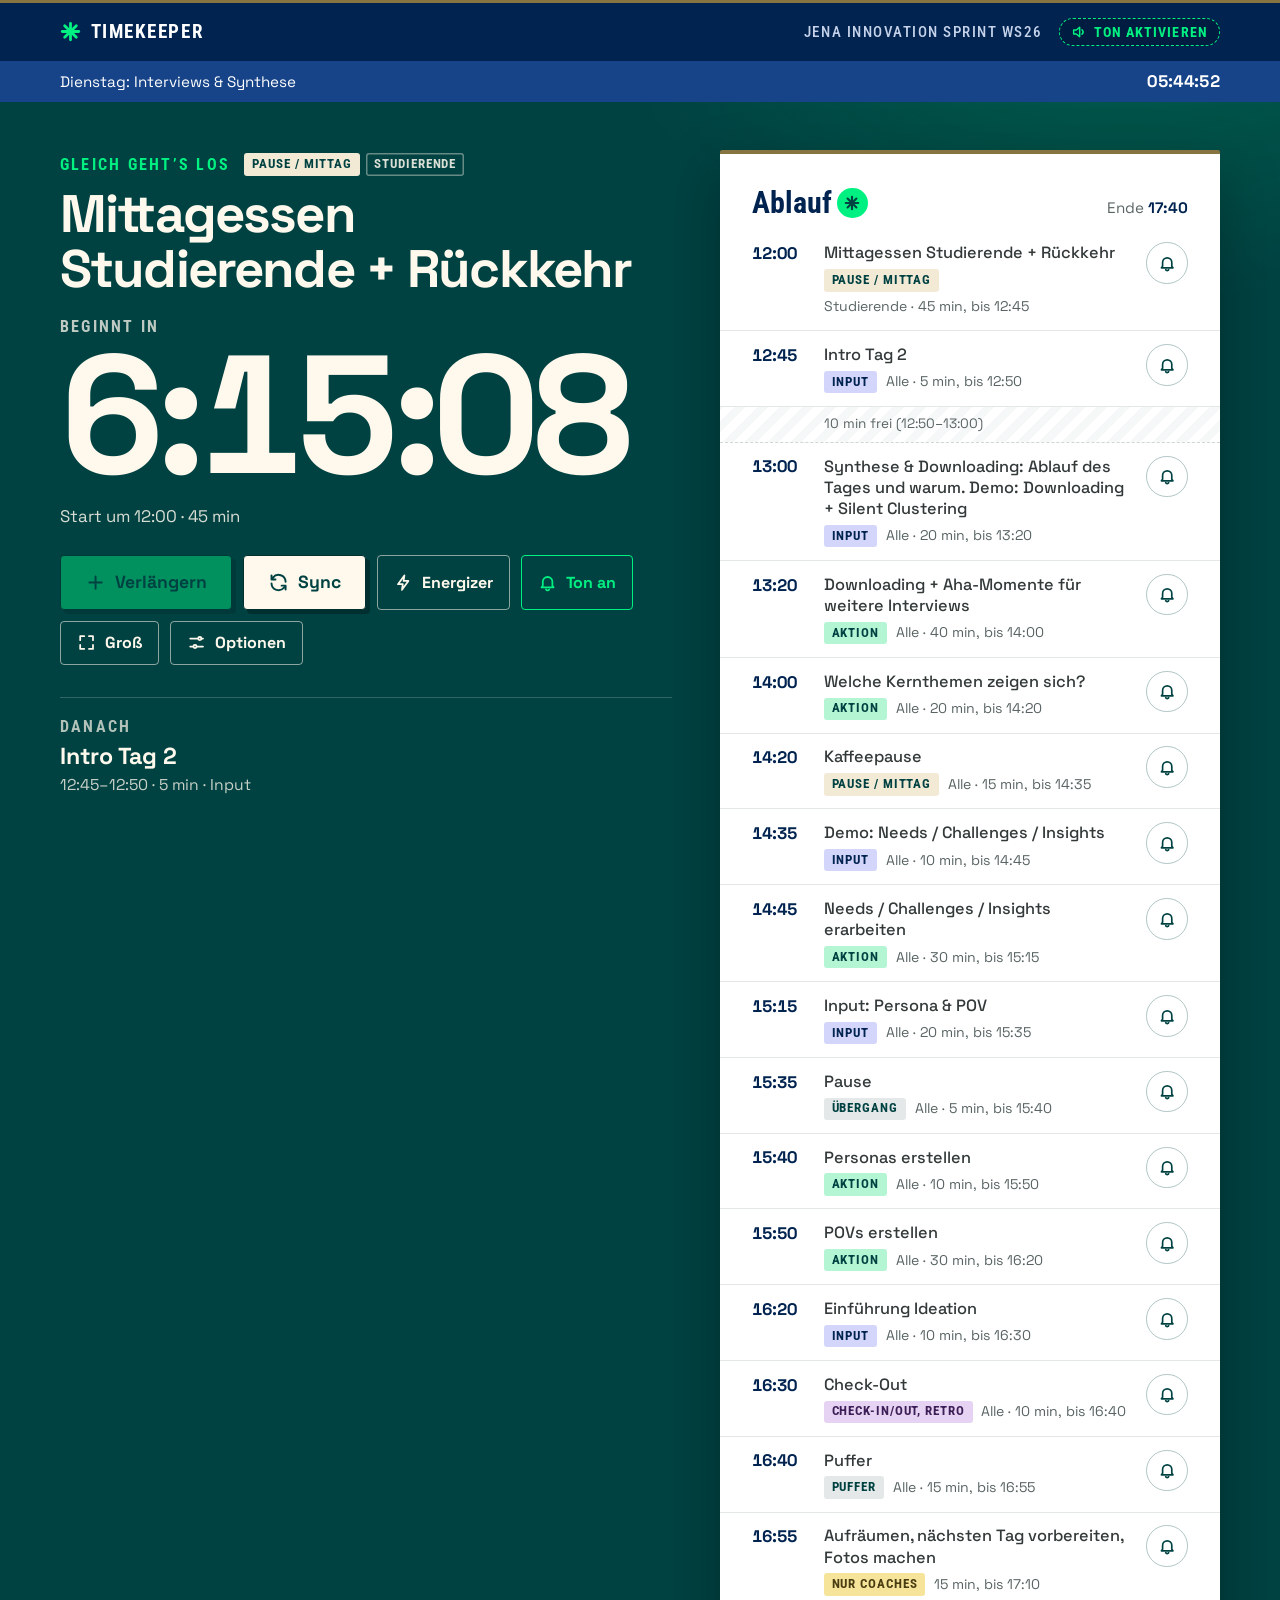
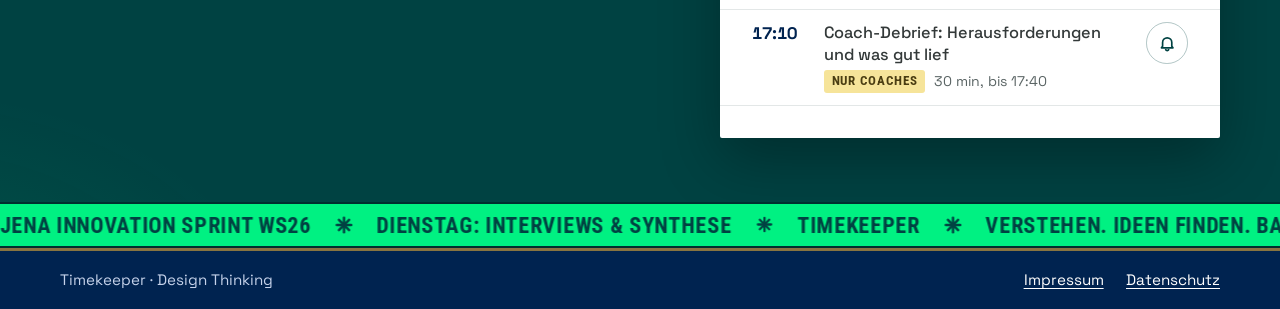
==== commit 2d88bdd3: "Timekeeper: Verzug zuerst über Puffer, dann Pausen ausgleichen Wirkt Verzug über eine Lücke im Plan " ====
--- a/time/index.html
+++ b/time/index.html
@@ -316,6 +316,16 @@
         </fieldset>
 
         <fieldset class="gruppe">
+          <legend>Verzug ausgleichen</legend>
+          <label class="schalter">
+            <input type="checkbox" id="e-puffer">
+            <span class="schalter-text">Puffer und Pausen automatisch kürzen</span>
+            <span class="schalter-knopf" aria-hidden="true"></span>
+          </label>
+          <p class="hilfe">Bei Verzug werden zuerst Puffer, dann Pausen (höchstens bis zur Hälfte) gekürzt, Arbeitszeiten nie.</p>
+        </fieldset>
+
+        <fieldset class="gruppe">
           <legend>Bildschirm</legend>
           <label class="schalter">
             <input type="checkbox" id="e-wach">
@@ -382,6 +392,6 @@
   <p class="sr-only" id="ansage" aria-live="assertive"></p>
 
   <script src="js/agenda.js?v=10a6e7f3"></script>
-  <script src="js/timekeeper.js?v=bc28f28e"></script>
+  <script src="js/timekeeper.js?v=26c7d807"></script>
 </body>
 </html>
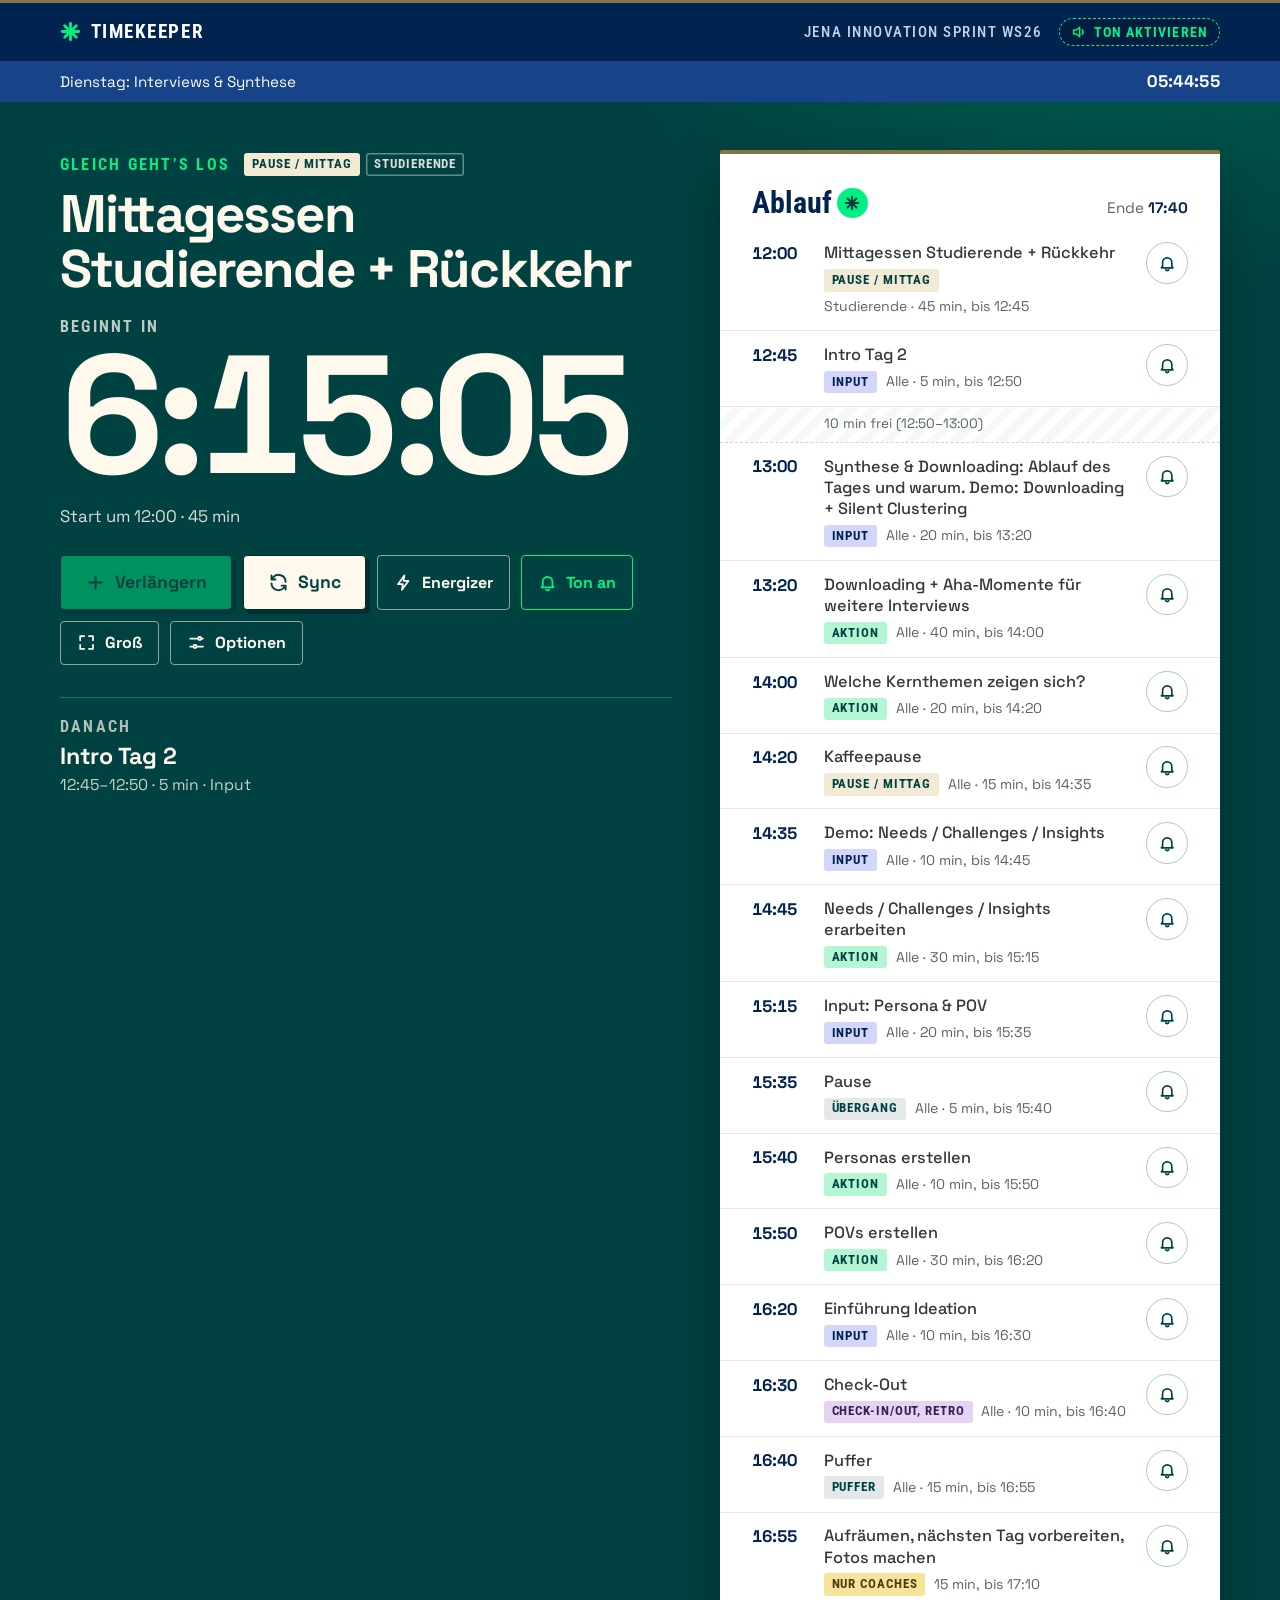
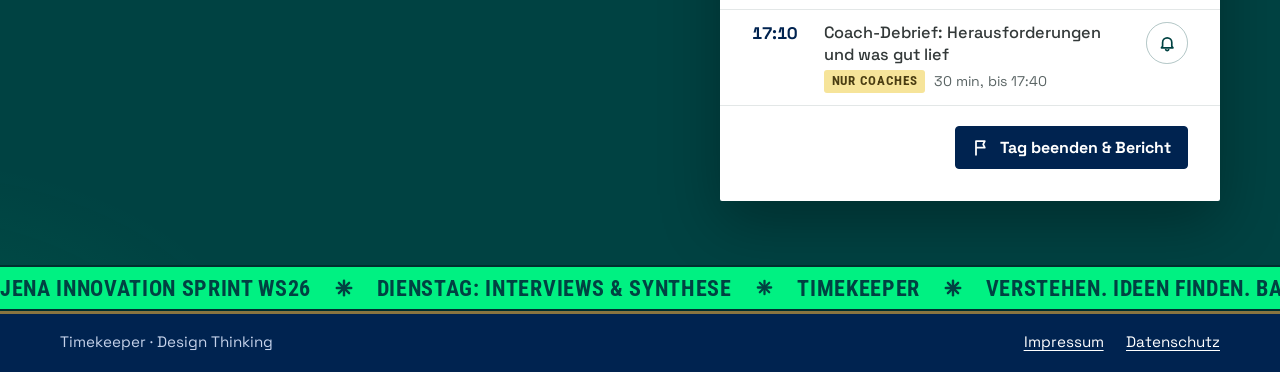
==== commit df3e7dae: "Timekeeper: Tag beenden und Tagesbericht exportieren „Tag beenden & Bericht“ unten im Ablauf: Tag je" ====
--- a/time/index.html
+++ b/time/index.html
@@ -11,7 +11,7 @@
   <meta name="apple-mobile-web-app-title" content="Timekeeper">
   <link rel="icon" href="icon.svg" type="image/svg+xml">
   <link rel="preload" href="../fonts/space-grotesk-latin-700-normal.woff2" as="font" type="font/woff2" crossorigin>
-  <link rel="stylesheet" href="css/timekeeper.css?v=c937319e">
+  <link rel="stylesheet" href="css/timekeeper.css?v=d5b4d61d">
 </head>
 <body data-phase="leer">
   <a class="skip" href="#main">Zum Inhalt springen</a>
@@ -127,6 +127,13 @@
             <button type="button" class="btn-text" id="alle-zurueck">Alle zurücksetzen</button>
           </div>
         </div>
+
+        <div class="schluss-reihe">
+          <button type="button" class="btn btn-navy btn-klein" id="schluss-knopf">
+            <svg class="ico" viewBox="0 0 24 24" aria-hidden="true"><path d="M5 21V4M5 4h11l-2 4 2 4H5"/></svg>
+            Tag beenden &amp; Bericht
+          </button>
+        </div>
       </section>
     </div>
   </main>
@@ -250,6 +257,31 @@
         <div class="sheet-knoepfe">
           <button type="button" class="btn-text" id="dp-abbrechen">Abbrechen</button>
           <button type="button" class="btn btn-neon" id="dp-ok">Übernehmen</button>
+        </div>
+      </div>
+    </div>
+  </dialog>
+
+  <!-- Tag beenden -->
+  <dialog class="sheet" id="d-schluss" aria-labelledby="ds2-titel">
+    <div class="sheet-innen">
+      <div class="sheet-body">
+        <p class="sheet-mini">Tag beenden</p>
+        <h2 id="ds2-titel">Tagesbericht</h2>
+        <p class="dn-info" id="ds2-info"></p>
+        <div class="knopf-spalte">
+          <button type="button" class="btn btn-neon" id="ds2-beenden">Tag jetzt beenden</button>
+          <button type="button" class="btn btn-navy" id="ds2-csv">Als CSV herunterladen (Excel)</button>
+          <button type="button" class="btn btn-navy" id="ds2-kopieren">Bericht kopieren</button>
+          <button type="button" class="btn btn-navy" id="ds2-teilen">Bericht teilen</button>
+          <button type="button" class="btn-text" id="ds2-wieder" hidden>Tag wieder aufnehmen</button>
+        </div>
+        <p class="dn-info" id="ds2-status" role="status"></p>
+      </div>
+      <div class="sheet-fuss">
+        <div class="sheet-knoepfe">
+          <span></span>
+          <button type="button" class="btn-text" id="ds2-schliessen">Schließen</button>
         </div>
       </div>
     </div>
@@ -392,6 +424,6 @@
   <p class="sr-only" id="ansage" aria-live="assertive"></p>
 
   <script src="js/agenda.js?v=10a6e7f3"></script>
-  <script src="js/timekeeper.js?v=26c7d807"></script>
+  <script src="js/timekeeper.js?v=79665dd5"></script>
 </body>
 </html>
--- a/time/css/timekeeper.css
+++ b/time/css/timekeeper.css
@@ -597,3 +597,9 @@
   .btn, .balken i, .cd-zahl { transition: none; animation: none; }
   .ton-pille, .stern-fab .stern, .info-stern.ploppt, .stern-fab.ploppt, .blase, .meldungen-pop { animation: none; }
 }
+
+/* ---------- Tag beenden ---------- */
+.schluss-reihe { margin-top: 1.2rem; display: flex; justify-content: flex-end; }
+.knopf-spalte { display: grid; gap: .6rem; margin-top: 1rem; }
+.knopf-spalte .btn { width: 100%; }
+#ds2-status { color: #1b6b3f; }
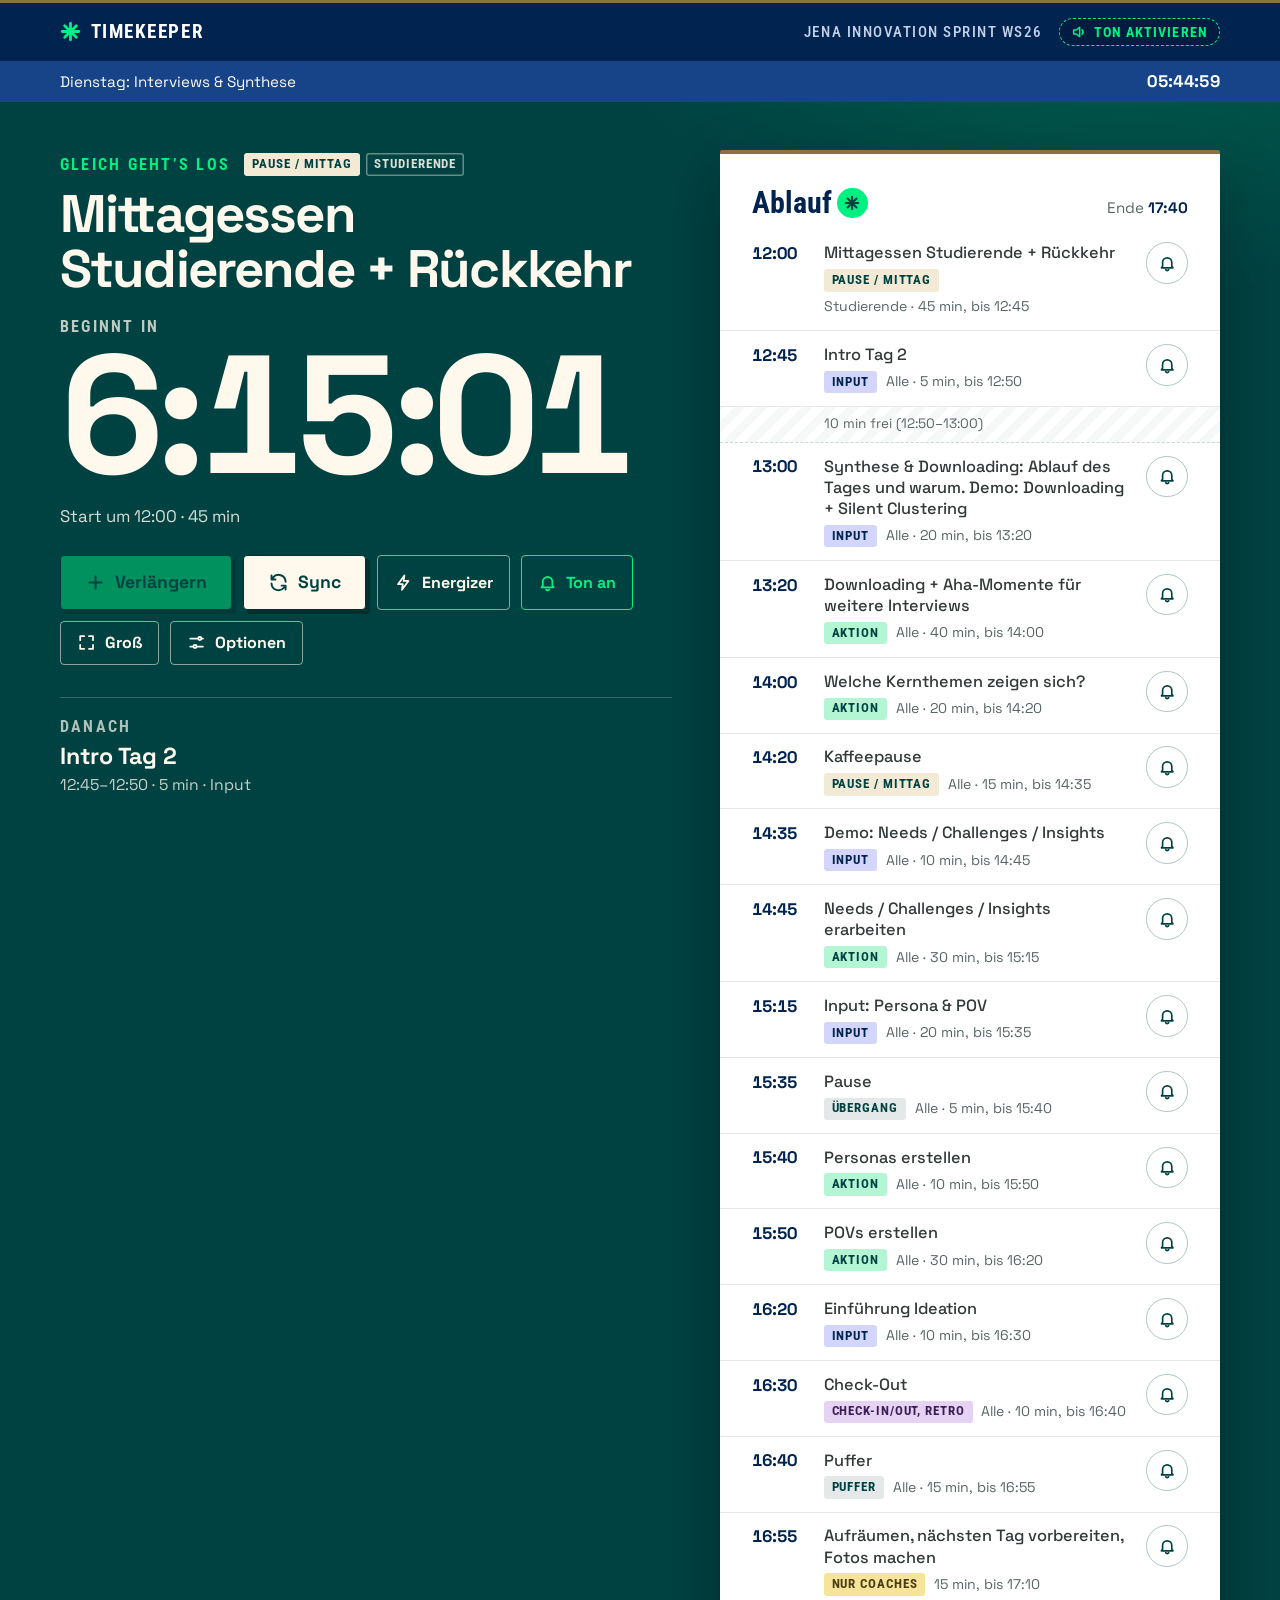
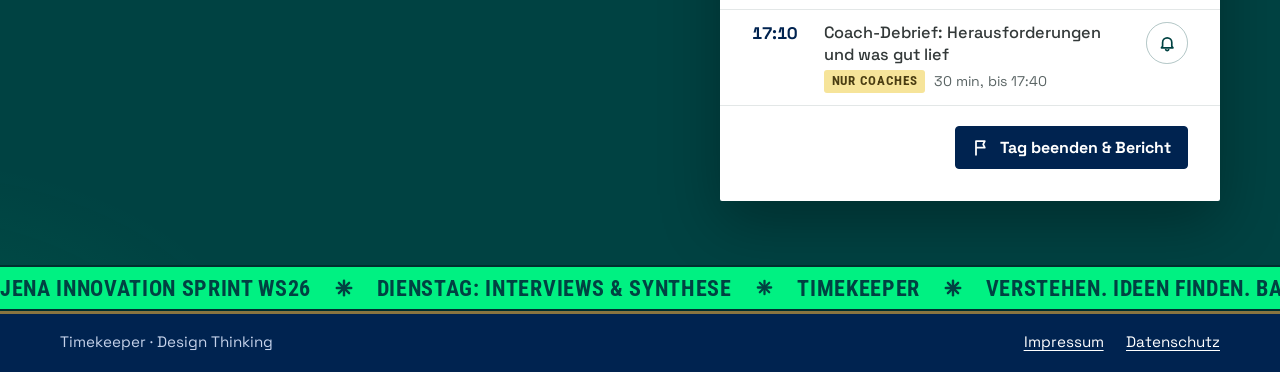
==== commit 2eb61cc9: "Timekeeper: Mittwoch-Ablauf, Anmerkungen und Crazy-8-Modus - agenda.js mit mehreren Tagen (Dienstag," ====
--- a/time/index.html
+++ b/time/index.html
@@ -11,7 +11,7 @@
   <meta name="apple-mobile-web-app-title" content="Timekeeper">
   <link rel="icon" href="icon.svg" type="image/svg+xml">
   <link rel="preload" href="../fonts/space-grotesk-latin-700-normal.woff2" as="font" type="font/woff2" crossorigin>
-  <link rel="stylesheet" href="css/timekeeper.css?v=d5b4d61d">
+  <link rel="stylesheet" href="css/timekeeper.css?v=ba9e48c8">
 </head>
 <body data-phase="leer">
   <a class="skip" href="#main">Zum Inhalt springen</a>
@@ -59,11 +59,13 @@
           <span class="chips" id="j-chips"></span>
         </div>
         <h1 id="j-titel">Ablauf wird geladen …</h1>
+        <p class="j-notiz" id="j-notiz" hidden><span class="stern stern-neon" aria-hidden="true"></span><span id="j-notiz-text"></span></p>
 
         <div class="countdown" id="j-countdown">
           <p class="cd-label" id="j-cd-label">Noch</p>
           <p class="cd-zahl" id="j-zahl">--:--</p>
         </div>
+        <div class="phasen" id="j-phasen" aria-hidden="true" hidden></div>
         <div class="balken" id="j-balken" aria-hidden="true"><i id="j-fuell"></i></div>
         <div class="j-zeit-reihe">
           <p class="j-zeit" id="j-zeit"></p>
@@ -371,6 +373,8 @@
         <fieldset class="gruppe">
           <legend>Ablauf</legend>
           <p class="hilfe" id="agenda-info"></p>
+          <label class="feld-label" for="e-tag">Tag</label>
+          <select id="e-tag" class="auswahl"></select>
           <label class="feld-label" for="agenda-text">Ablauf aus Excel einfügen</label>
           <textarea id="agenda-text" rows="5" spellcheck="false" placeholder="In Excel die Zeilen markieren (Spalten Start bis Wer, gern mit Überschrift), kopieren und hier einfügen."></textarea>
           <p class="hilfe" id="agenda-vorschau" aria-live="polite"></p>
@@ -423,7 +427,7 @@
   <div class="blitz" id="blitz" aria-hidden="true"></div>
   <p class="sr-only" id="ansage" aria-live="assertive"></p>
 
-  <script src="js/agenda.js?v=10a6e7f3"></script>
-  <script src="js/timekeeper.js?v=79665dd5"></script>
+  <script src="js/agenda.js?v=70308eb9"></script>
+  <script src="js/timekeeper.js?v=bee15274"></script>
 </body>
 </html>
--- a/time/css/timekeeper.css
+++ b/time/css/timekeeper.css
@@ -603,3 +603,23 @@
 .knopf-spalte { display: grid; gap: .6rem; margin-top: 1rem; }
 .knopf-spalte .btn { width: 100%; }
 #ds2-status { color: #1b6b3f; }
+
+/* ---------- Anmerkungen ---------- */
+.j-notiz {
+  display: flex; align-items: flex-start; gap: .55rem; margin: -.6rem 0 1.2rem; max-width: 40rem;
+  font-size: 1rem; line-height: 1.4; color: rgba(255, 249, 237, .88);
+}
+.j-notiz .stern { width: .95rem; height: .95rem; margin-top: .2rem; }
+.z-notiz { margin: .25rem 0 0; font-size: .86rem; line-height: 1.35; color: #4f5a5a; font-style: italic; }
+body.fokus .j-notiz { justify-content: center; margin-inline: auto; font-size: clamp(1rem, 2vw, 1.4rem); }
+
+/* ---------- Phasen (z. B. Crazy 8) ---------- */
+.phasen { display: flex; gap: 4px; margin: 1rem 0 0; }
+.phase {
+  flex: 1 1 0; min-width: 0; padding: .35rem 0; text-align: center; border-radius: 3px; overflow: hidden; white-space: nowrap;
+  background: rgba(255, 249, 237, .14); color: rgba(255, 249, 237, .75); font: 700 .85rem/1 var(--f-cond); text-transform: uppercase; letter-spacing: .06em;
+}
+.phase.vorbei { background: rgba(0, 241, 130, .35); color: var(--teal); }
+.phase.jetzt { background: var(--neon); color: var(--teal); }
+body.fokus .phasen { max-width: 70rem; margin-inline: auto; }
+body.fokus .phase { font-size: clamp(.85rem, 1.6vw, 1.3rem); padding: .6rem 0; }
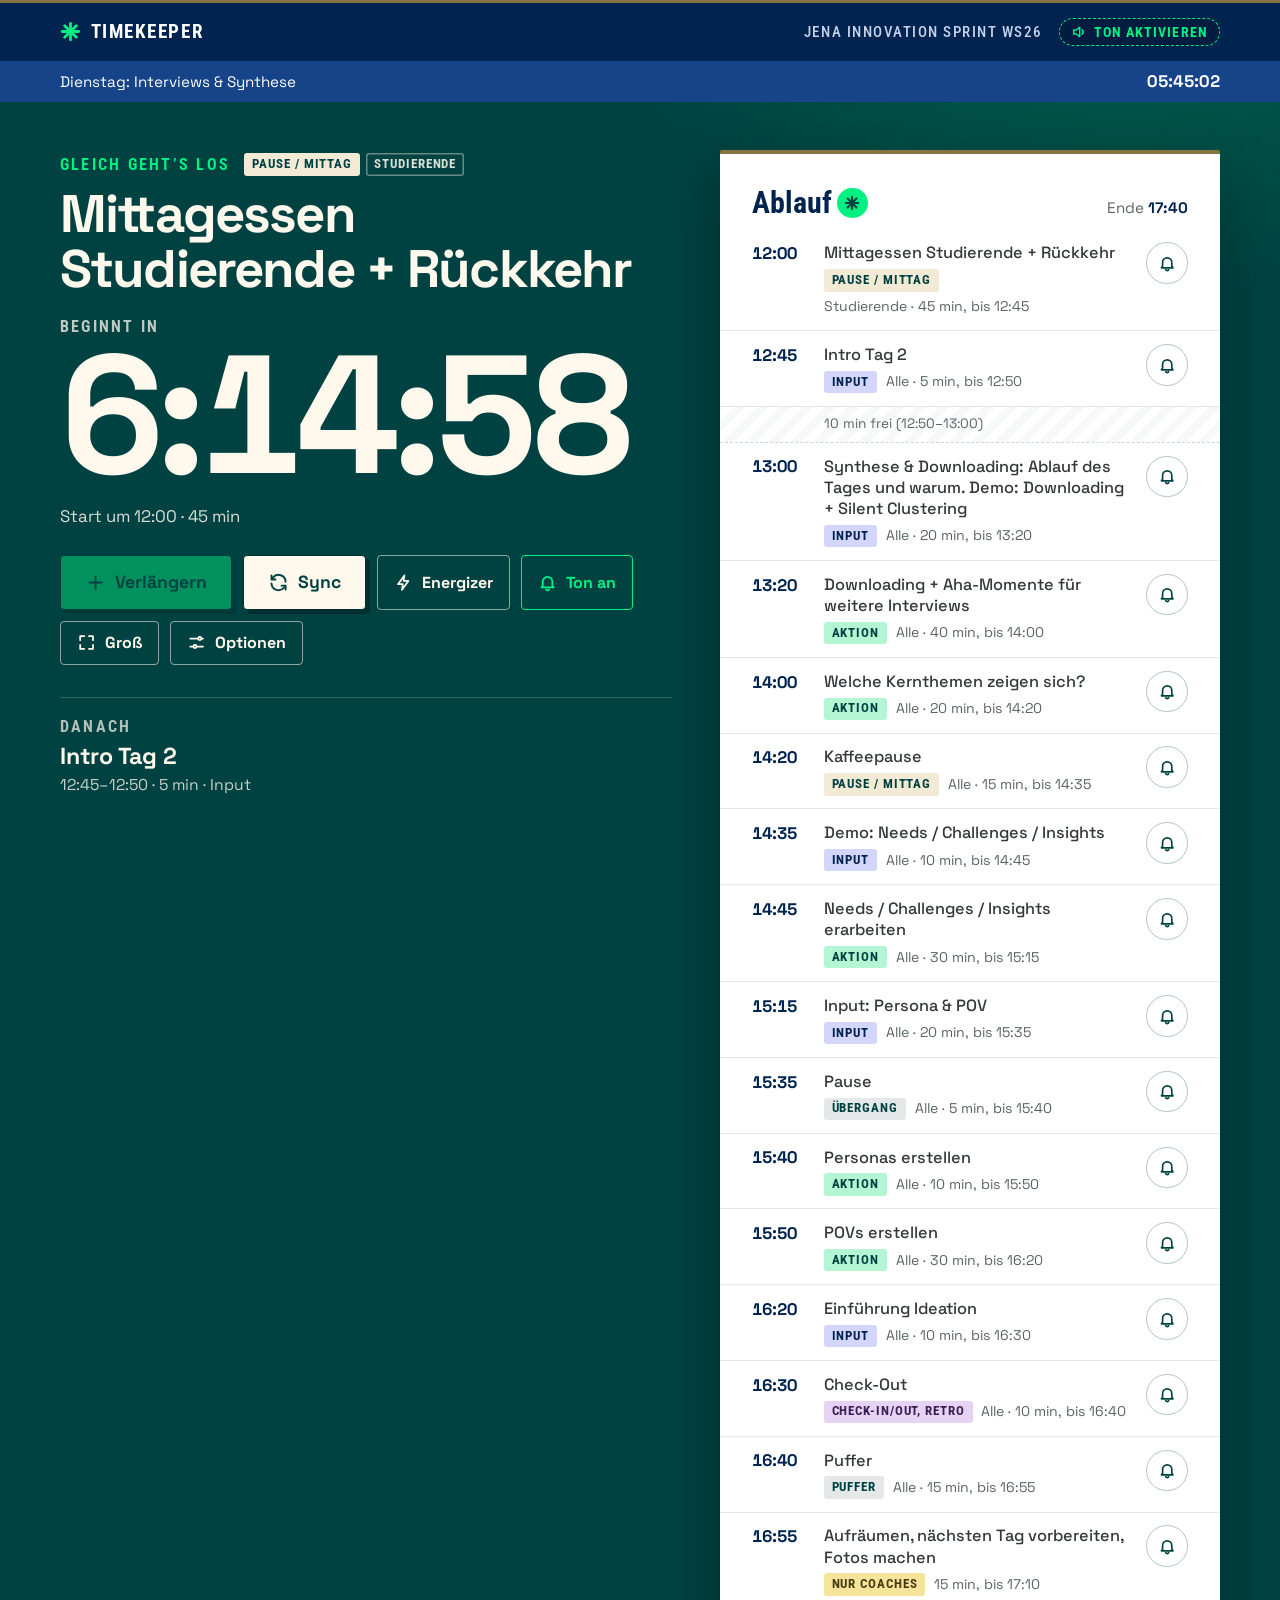
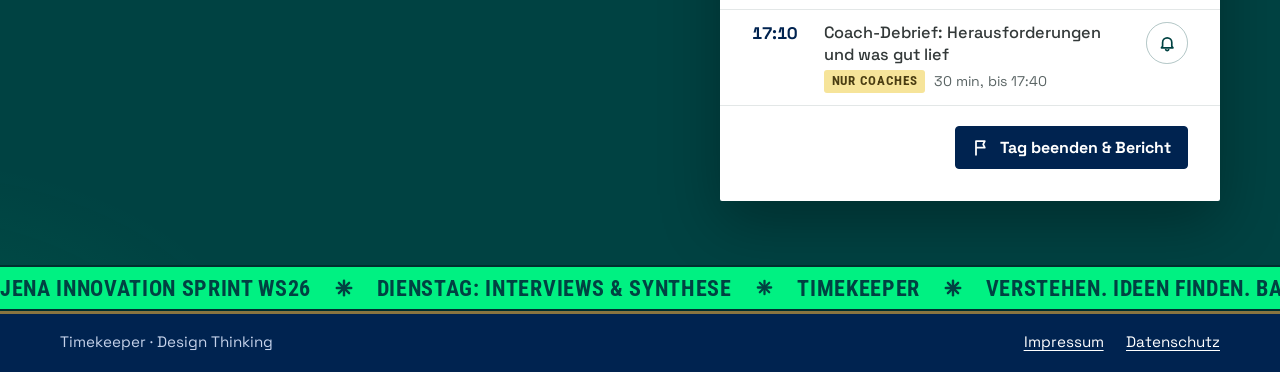
==== commit c1653730: "Timekeeper: im Plan bleiben (max. 2 min Abweichung) Puffer, Pausen und Übergänge fangen Verzug sofor" ====
--- a/time/index.html
+++ b/time/index.html
@@ -353,10 +353,18 @@
           <legend>Verzug ausgleichen</legend>
           <label class="schalter">
             <input type="checkbox" id="e-puffer">
-            <span class="schalter-text">Puffer und Pausen automatisch kürzen</span>
+            <span class="schalter-text">Automatisch im Plan bleiben</span>
             <span class="schalter-knopf" aria-hidden="true"></span>
           </label>
-          <p class="hilfe">Bei Verzug werden zuerst Puffer, dann Pausen (höchstens bis zur Hälfte) gekürzt, Arbeitszeiten nie.</p>
+          <p class="hilfe">Puffer und Pausen fangen Verzug zuerst auf (Pausen höchstens bis zur Hälfte). Was du selbst geändert hast, bleibt, wie es ist.</p>
+          <label class="feld-label" for="e-toleranz">Andere Abschnitte kürzen, wenn sie später enden als</label>
+          <select id="e-toleranz" class="auswahl">
+            <option value="1">1 Minute nach Plan</option>
+            <option value="2">2 Minuten nach Plan</option>
+            <option value="3">3 Minuten nach Plan</option>
+            <option value="5">5 Minuten nach Plan</option>
+            <option value="-1">Nie (nur Puffer und Pausen kürzen)</option>
+          </select>
         </fieldset>
 
         <fieldset class="gruppe">
@@ -428,6 +436,6 @@
   <p class="sr-only" id="ansage" aria-live="assertive"></p>
 
   <script src="js/agenda.js?v=70308eb9"></script>
-  <script src="js/timekeeper.js?v=bee15274"></script>
+  <script src="js/timekeeper.js?v=7d69f86d"></script>
 </body>
 </html>
